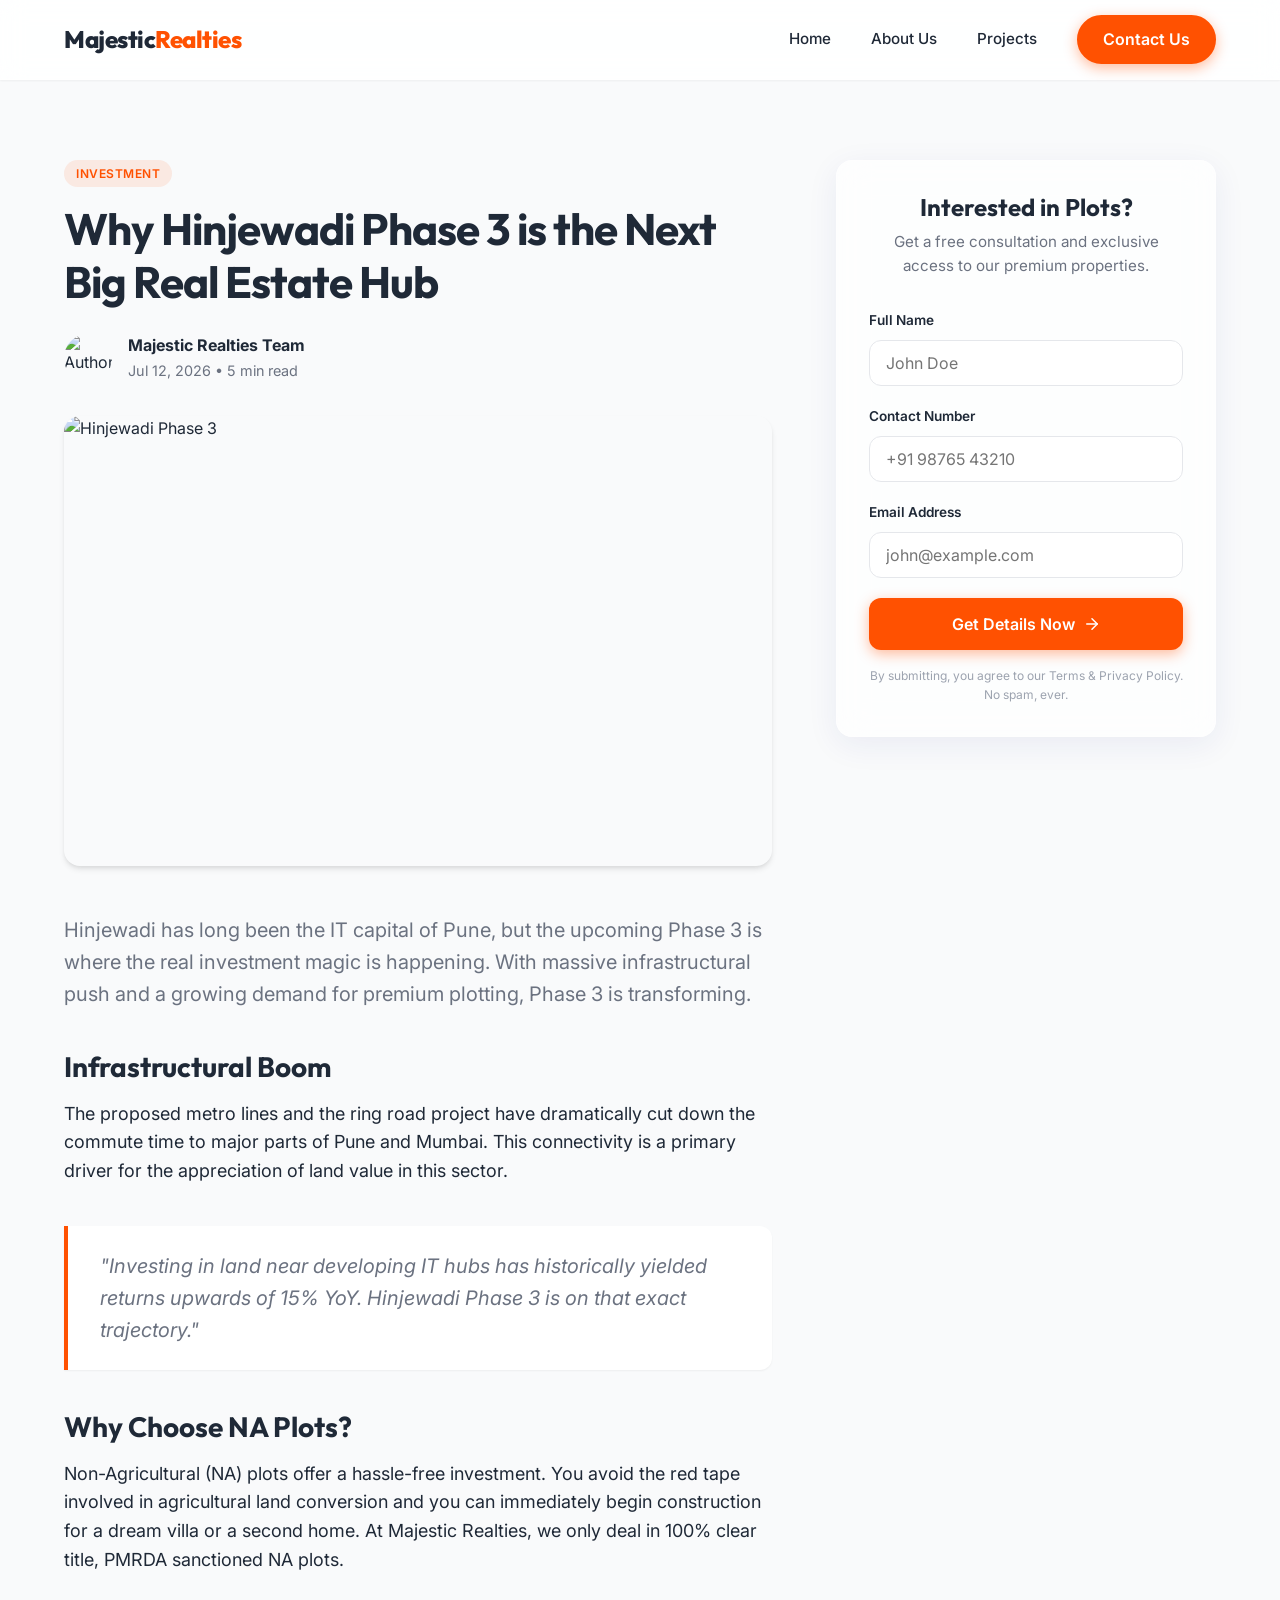
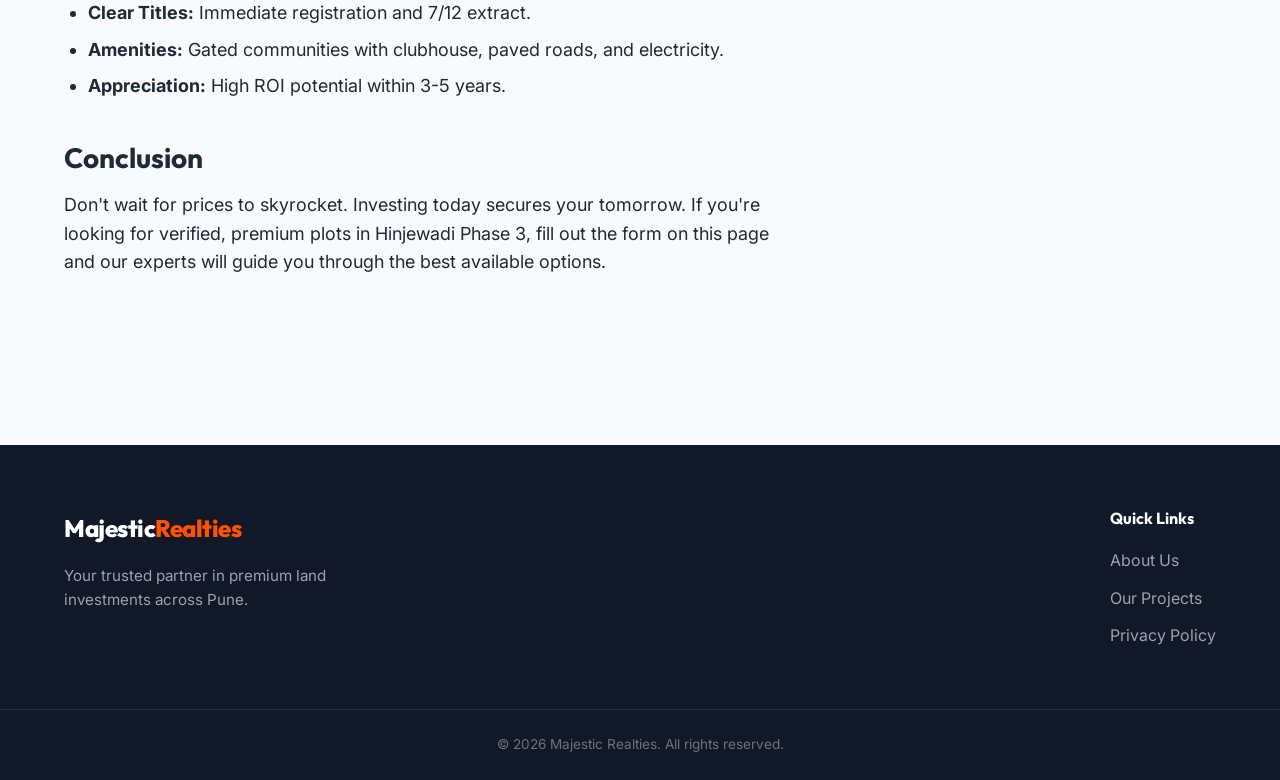
==== article.html @ 405ba68f "feat: Add premium blog and lead form layout" ====
<!DOCTYPE html>
<html lang="en">
<head>
    <meta charset="UTF-8">
    <meta name="viewport" content="width=device-width, initial-scale=1.0">
    <title>Why Hinjewadi Phase 3 is the Next Big Real Estate Hub - Majestic Realties</title>
    
    <!-- Google Fonts -->
    <link rel="preconnect" href="https://fonts.googleapis.com">
    <link rel="preconnect" href="https://fonts.gstatic.com" crossorigin>
    <link href="https://fonts.googleapis.com/css2?family=Inter:wght@300;400;500;600;700&family=Outfit:wght@400;600;800&display=swap" rel="stylesheet">
    
    <link rel="stylesheet" href="style.css">
</head>
<body class="bg-light">
    <nav class="navbar">
        <div class="container nav-content">
            <a href="index.html" class="logo">
                <span class="logo-text">Majestic<span class="highlight">Realties</span></span>
            </a>
            <div class="nav-links">
                <a href="index.html">Home</a>
                <a href="#">About Us</a>
                <a href="#">Projects</a>
                <a href="#" class="btn-primary">Contact Us</a>
            </div>
        </div>
    </nav>

    <main class="container py-xl article-layout">
        <!-- Article Content -->
        <article class="article-content">
            <div class="article-header">
                <span class="badge">Investment</span>
                <h1 class="article-title">Why Hinjewadi Phase 3 is the Next Big Real Estate Hub</h1>
                <div class="article-meta">
                    <img src="https://ui-avatars.com/api/?name=Majestic+Realties&background=ff5101&color=fff" alt="Author" class="author-avatar">
                    <div>
                        <strong>Majestic Realties Team</strong>
                        <span>Jul 12, 2026 • 5 min read</span>
                    </div>
                </div>
            </div>
            
            <img src="https://images.unsplash.com/photo-1582407947304-fd86f028f716?q=80&w=1200&auto=format&fit=crop" alt="Hinjewadi Phase 3" class="article-hero-image">
            
            <div class="article-body">
                <p class="lead">Hinjewadi has long been the IT capital of Pune, but the upcoming Phase 3 is where the real investment magic is happening. With massive infrastructural push and a growing demand for premium plotting, Phase 3 is transforming.</p>
                
                <h2>Infrastructural Boom</h2>
                <p>The proposed metro lines and the ring road project have dramatically cut down the commute time to major parts of Pune and Mumbai. This connectivity is a primary driver for the appreciation of land value in this sector.</p>
                
                <div class="quote-block">
                    "Investing in land near developing IT hubs has historically yielded returns upwards of 15% YoY. Hinjewadi Phase 3 is on that exact trajectory."
                </div>

                <h2>Why Choose NA Plots?</h2>
                <p>Non-Agricultural (NA) plots offer a hassle-free investment. You avoid the red tape involved in agricultural land conversion and you can immediately begin construction for a dream villa or a second home. At Majestic Realties, we only deal in 100% clear title, PMRDA sanctioned NA plots.</p>
                
                <ul>
                    <li><strong>Clear Titles:</strong> Immediate registration and 7/12 extract.</li>
                    <li><strong>Amenities:</strong> Gated communities with clubhouse, paved roads, and electricity.</li>
                    <li><strong>Appreciation:</strong> High ROI potential within 3-5 years.</li>
                </ul>

                <h2>Conclusion</h2>
                <p>Don't wait for prices to skyrocket. Investing today secures your tomorrow. If you're looking for verified, premium plots in Hinjewadi Phase 3, fill out the form on this page and our experts will guide you through the best available options.</p>
            </div>
        </article>

        <!-- Sidebar / Lead Form -->
        <aside class="sidebar">
            <div class="lead-form-card sticky">
                <div class="form-header">
                    <h3>Interested in Plots?</h3>
                    <p>Get a free consultation and exclusive access to our premium properties.</p>
                </div>
                <form id="leadForm" class="lead-form">
                    <div class="input-group">
                        <label for="name">Full Name</label>
                        <input type="text" id="name" name="name" placeholder="John Doe" required>
                    </div>
                    
                    <div class="input-group">
                        <label for="phone">Contact Number</label>
                        <input type="tel" id="phone" name="phone" placeholder="+91 98765 43210" required>
                    </div>
                    
                    <div class="input-group">
                        <label for="email">Email Address</label>
                        <input type="email" id="email" name="email" placeholder="john@example.com" required>
                    </div>
                    
                    <button type="submit" class="btn-submit">
                        Get Details Now
                        <svg width="18" height="18" viewBox="0 0 24 24" fill="none" stroke="currentColor" stroke-width="2" stroke-linecap="round" stroke-linejoin="round"><line x1="5" y1="12" x2="19" y2="12"></line><polyline points="12 5 19 12 12 19"></polyline></svg>
                    </button>
                    <p class="form-disclaimer">By submitting, you agree to our Terms & Privacy Policy. No spam, ever.</p>
                </form>
                
                <!-- Success Message (Hidden by default) -->
                <div id="formSuccess" class="form-success hidden">
                    <svg width="48" height="48" viewBox="0 0 24 24" fill="none" stroke="#00d084" stroke-width="2" stroke-linecap="round" stroke-linejoin="round"><path d="M22 11.08V12a10 10 0 1 1-5.93-9.14"></path><polyline points="22 4 12 14.01 9 11.01"></polyline></svg>
                    <h4>Thank You!</h4>
                    <p>Our real estate expert will contact you shortly.</p>
                </div>
            </div>
        </aside>
    </main>

    <footer class="footer">
        <div class="container footer-content">
            <div class="footer-brand">
                <a href="index.html" class="logo">
                    <span class="logo-text">Majestic<span class="highlight">Realties</span></span>
                </a>
                <p>Your trusted partner in premium land investments across Pune.</p>
            </div>
            <div class="footer-links">
                <h4>Quick Links</h4>
                <a href="#">About Us</a>
                <a href="#">Our Projects</a>
                <a href="#">Privacy Policy</a>
            </div>
        </div>
        <div class="footer-bottom">
            <p>&copy; 2026 Majestic Realties. All rights reserved.</p>
        </div>
    </footer>

    <script src="main.js"></script>
</body>
</html>
---- style.css ----
/* 
   ========================================
   Majestic Realties - Premium Design System
   ========================================
*/

:root {
    /* Color Palette */
    --primary: #ff5101;
    --primary-hover: #e04600;
    --primary-light: rgba(255, 81, 1, 0.1);
    
    --text-main: #1f2937;
    --text-muted: #6b7280;
    --text-light: #9ca3af;
    
    --bg-body: #f9fafb;
    --bg-surface: #ffffff;
    --bg-surface-glass: rgba(255, 255, 255, 0.85);
    
    --border-color: #e5e7eb;
    --border-glass: rgba(255, 255, 255, 0.3);
    
    --success: #10b981;
    
    /* Typography */
    --font-heading: 'Outfit', sans-serif;
    --font-body: 'Inter', sans-serif;
    
    /* Layout */
    --container-width: 1200px;
    --nav-height: 80px;
    
    /* Effects */
    --shadow-sm: 0 1px 2px 0 rgba(0, 0, 0, 0.05);
    --shadow-md: 0 4px 6px -1px rgba(0, 0, 0, 0.1), 0 2px 4px -1px rgba(0, 0, 0, 0.06);
    --shadow-lg: 0 10px 15px -3px rgba(0, 0, 0, 0.1), 0 4px 6px -2px rgba(0, 0, 0, 0.05);
    --shadow-glass: 0 8px 32px 0 rgba(31, 38, 135, 0.07);
    --radius-md: 12px;
    --radius-lg: 16px;
    --radius-full: 9999px;
    
    --transition: all 0.3s cubic-bezier(0.4, 0, 0.2, 1);
}

* {
    margin: 0;
    padding: 0;
    box-sizing: border-box;
}

body {
    font-family: var(--font-body);
    background-color: var(--bg-body);
    color: var(--text-main);
    line-height: 1.6;
    -webkit-font-smoothing: antialiased;
}

h1, h2, h3, h4, h5, h6 {
    font-family: var(--font-heading);
    color: var(--text-main);
    line-height: 1.2;
}

a {
    text-decoration: none;
    color: inherit;
    transition: var(--transition);
}

img {
    max-width: 100%;
    height: auto;
    display: block;
}

.container {
    max-width: var(--container-width);
    margin: 0 auto;
    padding: 0 1.5rem;
}

.py-xl {
    padding-top: 5rem;
    padding-bottom: 5rem;
}

.highlight {
    color: var(--primary);
}

/* ================= Navbar ================= */
.navbar {
    height: var(--nav-height);
    background: var(--bg-surface-glass);
    backdrop-filter: blur(12px);
    -webkit-backdrop-filter: blur(12px);
    border-bottom: 1px solid rgba(255, 255, 255, 0.4);
    position: sticky;
    top: 0;
    z-index: 100;
    box-shadow: var(--shadow-sm);
}

.nav-content {
    display: flex;
    justify-content: space-between;
    align-items: center;
    height: 100%;
}

.logo-text {
    font-family: var(--font-heading);
    font-size: 1.5rem;
    font-weight: 800;
    letter-spacing: -0.5px;
}

.nav-links {
    display: flex;
    align-items: center;
    gap: 2.5rem;
}

.nav-links a:not(.btn-primary) {
    font-weight: 500;
    font-size: 0.95rem;
    color: var(--text-main);
}

.nav-links a:not(.btn-primary):hover {
    color: var(--primary);
}

/* ================= Buttons ================= */
.btn-primary {
    background-color: var(--primary);
    color: white !important;
    padding: 0.6rem 1.5rem;
    border-radius: var(--radius-full);
    font-weight: 600;
    display: inline-flex;
    align-items: center;
    gap: 0.5rem;
    border: 2px solid var(--primary);
    box-shadow: 0 4px 14px 0 rgba(255, 81, 1, 0.39);
    cursor: pointer;
}

.btn-primary:hover {
    background-color: var(--primary-hover);
    border-color: var(--primary-hover);
    box-shadow: 0 6px 20px rgba(255, 81, 1, 0.23);
    transform: translateY(-2px);
}

.btn-submit {
    width: 100%;
    background-color: var(--primary);
    color: white;
    padding: 1rem 1.5rem;
    border-radius: var(--radius-md);
    font-weight: 600;
    font-size: 1rem;
    font-family: var(--font-body);
    display: flex;
    justify-content: center;
    align-items: center;
    gap: 0.5rem;
    border: none;
    box-shadow: 0 4px 14px 0 rgba(255, 81, 1, 0.39);
    cursor: pointer;
    transition: var(--transition);
}

.btn-submit:hover {
    background-color: var(--primary-hover);
    transform: translateY(-2px);
    box-shadow: 0 6px 20px rgba(255, 81, 1, 0.23);
}

/* ================= Hero Section ================= */
.hero {
    background: linear-gradient(135deg, rgba(255,255,255,1) 0%, rgba(249,250,251,1) 100%);
    padding: 6rem 0 4rem;
    text-align: center;
    border-bottom: 1px solid var(--border-color);
}

.hero-title {
    font-size: 3.5rem;
    font-weight: 800;
    margin-bottom: 1rem;
    letter-spacing: -1px;
}

.hero-subtitle {
    font-size: 1.25rem;
    color: var(--text-muted);
    max-width: 600px;
    margin: 0 auto;
}

/* ================= Home Blog Grid ================= */
.section-heading {
    text-align: center;
    margin-bottom: 3rem;
}

.section-heading h2 {
    font-size: 2rem;
    margin-bottom: 0.5rem;
}

.heading-line {
    width: 60px;
    height: 4px;
    background-color: var(--primary);
    margin: 0 auto;
    border-radius: 2px;
}

.blog-grid {
    display: grid;
    grid-template-columns: repeat(auto-fill, minmax(340px, 1fr));
    gap: 2.5rem;
}

.blog-card {
    background-color: var(--bg-surface);
    border-radius: var(--radius-lg);
    overflow: hidden;
    box-shadow: var(--shadow-sm);
    border: 1px solid var(--border-color);
    transition: var(--transition);
    display: flex;
    flex-direction: column;
}

.blog-card:hover {
    transform: translateY(-8px);
    box-shadow: var(--shadow-lg);
    border-color: var(--primary-light);
}

.card-image {
    position: relative;
    height: 220px;
    overflow: hidden;
}

.card-image img {
    width: 100%;
    height: 100%;
    object-fit: cover;
    transition: transform 0.5s ease;
}

.blog-card:hover .card-image img {
    transform: scale(1.05);
}

.card-badge {
    position: absolute;
    top: 1rem;
    left: 1rem;
    background: var(--bg-surface-glass);
    backdrop-filter: blur(8px);
    color: var(--text-main);
    padding: 0.25rem 0.75rem;
    border-radius: var(--radius-full);
    font-size: 0.75rem;
    font-weight: 600;
    text-transform: uppercase;
    letter-spacing: 0.5px;
}

.card-content {
    padding: 1.5rem;
    display: flex;
    flex-direction: column;
    flex-grow: 1;
}

.card-meta {
    font-size: 0.85rem;
    color: var(--text-muted);
    margin-bottom: 0.75rem;
}

.card-title {
    font-size: 1.25rem;
    margin-bottom: 0.75rem;
}

.card-excerpt {
    color: var(--text-muted);
    font-size: 0.95rem;
    margin-bottom: 1.5rem;
    flex-grow: 1;
}

.read-more {
    color: var(--primary);
    font-weight: 600;
    font-size: 0.9rem;
    display: inline-flex;
    align-items: center;
    gap: 0.25rem;
}

.blog-card:hover .read-more {
    gap: 0.5rem;
}

/* ================= Article Page ================= */
.article-layout {
    display: grid;
    grid-template-columns: 1fr 380px;
    gap: 4rem;
    align-items: start;
}

.article-header {
    margin-bottom: 2rem;
}

.badge {
    display: inline-block;
    background-color: var(--primary-light);
    color: var(--primary);
    padding: 0.25rem 0.75rem;
    border-radius: var(--radius-full);
    font-size: 0.75rem;
    font-weight: 600;
    text-transform: uppercase;
    letter-spacing: 0.5px;
    margin-bottom: 1rem;
}

.article-title {
    font-size: 2.75rem;
    letter-spacing: -1px;
    margin-bottom: 1.5rem;
}

.article-meta {
    display: flex;
    align-items: center;
    gap: 1rem;
}

.author-avatar {
    width: 48px;
    height: 48px;
    border-radius: 50%;
}

.article-meta strong {
    display: block;
    color: var(--text-main);
}

.article-meta span {
    color: var(--text-muted);
    font-size: 0.9rem;
}

.article-hero-image {
    width: 100%;
    height: 450px;
    object-fit: cover;
    border-radius: var(--radius-lg);
    margin-bottom: 3rem;
    box-shadow: var(--shadow-md);
}

.article-body {
    font-size: 1.125rem;
    color: var(--text-main);
}

.article-body p {
    margin-bottom: 1.5rem;
}

.article-body .lead {
    font-size: 1.25rem;
    color: var(--text-muted);
    margin-bottom: 2.5rem;
}

.article-body h2 {
    font-size: 1.75rem;
    margin: 2.5rem 0 1rem;
}

.article-body ul {
    margin-bottom: 1.5rem;
    padding-left: 1.5rem;
}

.article-body li {
    margin-bottom: 0.5rem;
}

.quote-block {
    background-color: var(--bg-surface);
    border-left: 4px solid var(--primary);
    padding: 1.5rem 2rem;
    font-size: 1.25rem;
    font-style: italic;
    color: var(--text-muted);
    margin: 2.5rem 0;
    border-radius: 0 var(--radius-md) var(--radius-md) 0;
    box-shadow: var(--shadow-sm);
}

/* ================= Sidebar Lead Form ================= */
.sidebar {
    position: relative;
    height: 100%;
}

.sticky {
    position: sticky;
    top: calc(var(--nav-height) + 2rem);
}

.lead-form-card {
    background: rgba(255, 255, 255, 0.7);
    backdrop-filter: blur(16px);
    -webkit-backdrop-filter: blur(16px);
    border: 1px solid var(--border-glass);
    border-radius: var(--radius-lg);
    padding: 2rem;
    box-shadow: var(--shadow-glass);
}

.form-header {
    text-align: center;
    margin-bottom: 2rem;
}

.form-header h3 {
    font-size: 1.5rem;
    margin-bottom: 0.5rem;
}

.form-header p {
    font-size: 0.95rem;
    color: var(--text-muted);
}

.input-group {
    margin-bottom: 1.25rem;
}

.input-group label {
    display: block;
    font-size: 0.85rem;
    font-weight: 600;
    margin-bottom: 0.5rem;
    color: var(--text-main);
}

.input-group input {
    width: 100%;
    padding: 0.75rem 1rem;
    border: 1px solid var(--border-color);
    border-radius: var(--radius-md);
    font-family: var(--font-body);
    font-size: 1rem;
    background-color: var(--bg-surface);
    transition: var(--transition);
    outline: none;
}

.input-group input:focus {
    border-color: var(--primary);
    box-shadow: 0 0 0 3px var(--primary-light);
}

.form-disclaimer {
    font-size: 0.75rem;
    color: var(--text-light);
    text-align: center;
    margin-top: 1rem;
}

.form-success {
    text-align: center;
    padding: 2rem 0;
}

.form-success h4 {
    font-size: 1.5rem;
    color: var(--text-main);
    margin: 1rem 0 0.5rem;
}

.form-success p {
    color: var(--text-muted);
}

.hidden {
    display: none;
}

/* ================= Footer ================= */
.footer {
    background-color: #111827;
    color: white;
    padding: 4rem 0 0;
    margin-top: 4rem;
}

.footer-content {
    display: flex;
    justify-content: space-between;
    flex-wrap: wrap;
    gap: 3rem;
    padding-bottom: 3rem;
}

.footer-brand {
    max-width: 300px;
}

.footer-brand .logo-text {
    color: white;
}

.footer-brand p {
    color: #9ca3af;
    margin-top: 1rem;
    font-size: 0.95rem;
}

.footer-links h4 {
    color: white;
    margin-bottom: 1.25rem;
}

.footer-links a {
    display: block;
    color: #9ca3af;
    margin-bottom: 0.75rem;
}

.footer-links a:hover {
    color: var(--primary);
}

.footer-bottom {
    border-top: 1px solid rgba(255,255,255,0.1);
    padding: 1.5rem 0;
    text-align: center;
    color: #6b7280;
    font-size: 0.85rem;
}

/* ================= Responsive Design ================= */
@media (max-width: 992px) {
    .article-layout {
        grid-template-columns: 1fr;
    }
    
    .sidebar {
        margin-top: 2rem;
    }
    
    .sticky {
        position: static;
    }
}

@media (max-width: 768px) {
    .hero-title {
        font-size: 2.5rem;
    }
    
    .nav-links {
        display: none; /* In a real app, add a hamburger menu */
    }
    
    .article-title {
        font-size: 2rem;
    }
    
    .article-hero-image {
        height: 300px;
    }
}
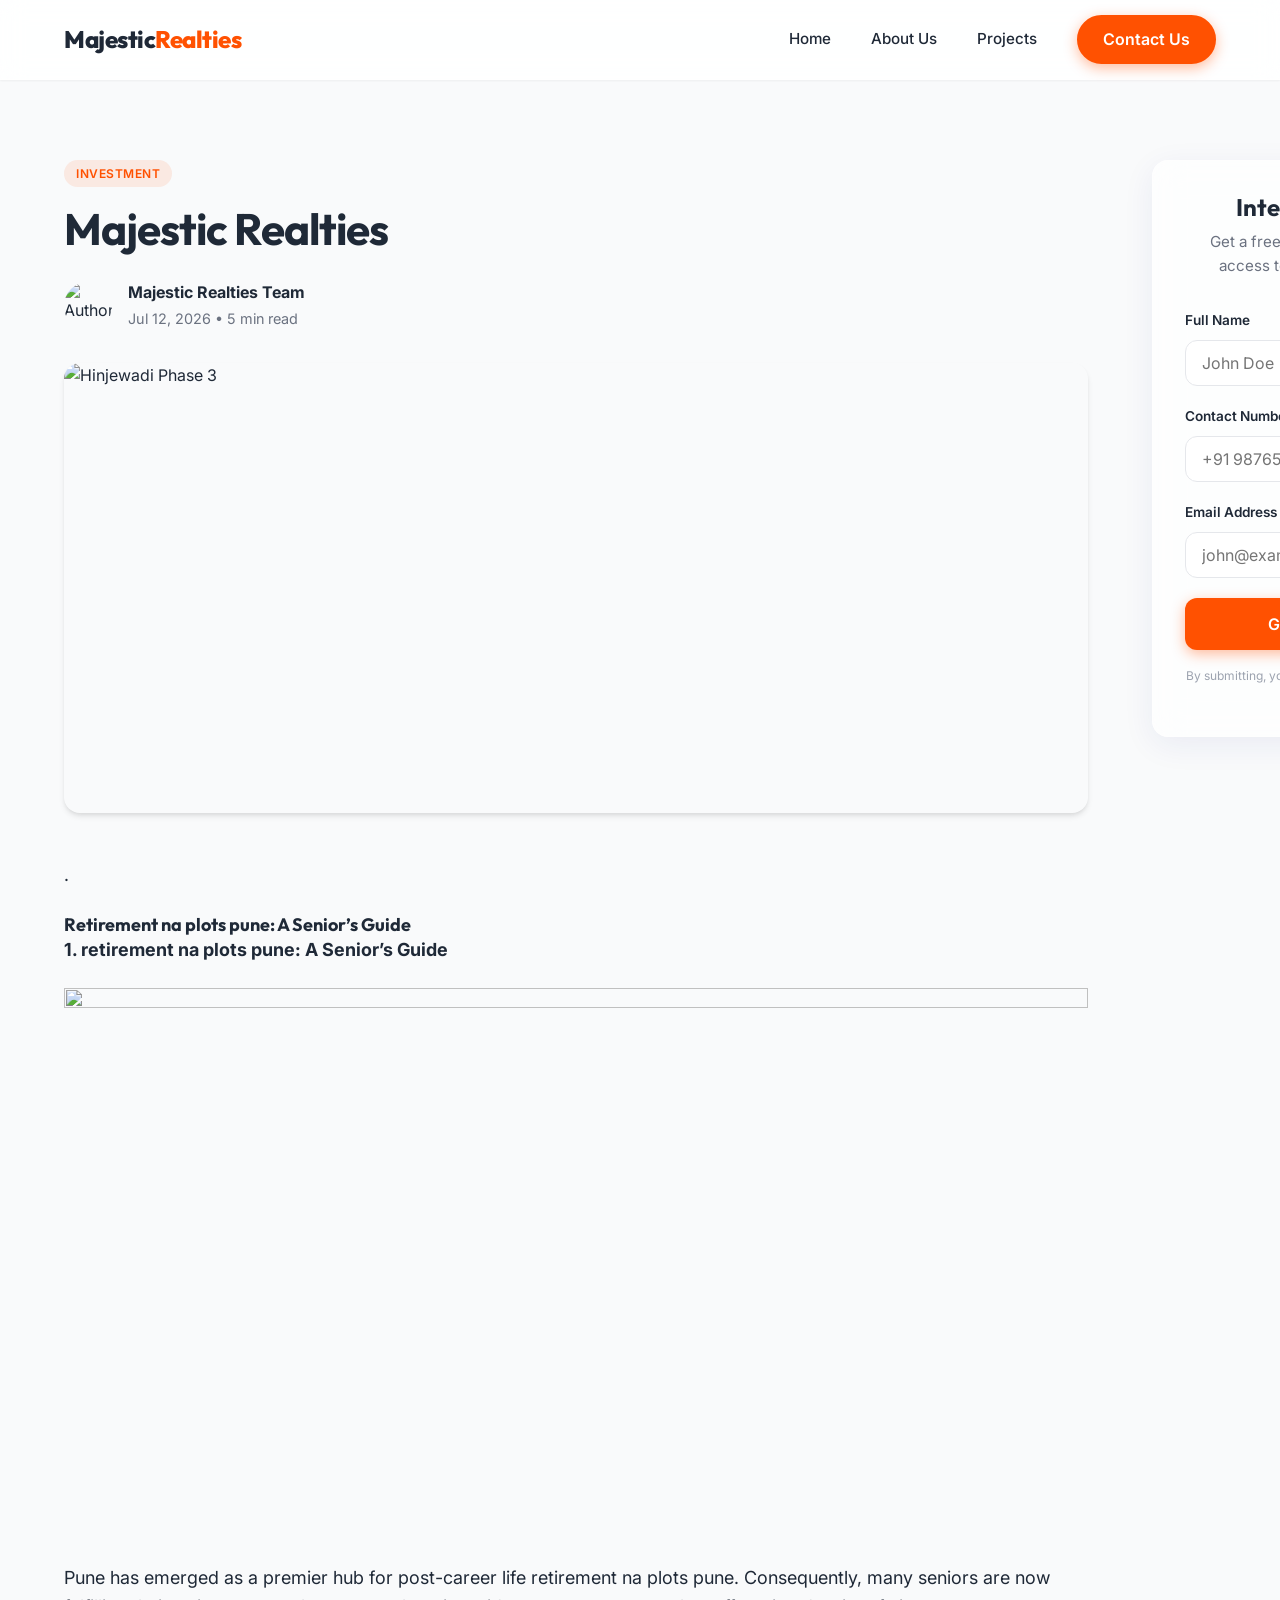
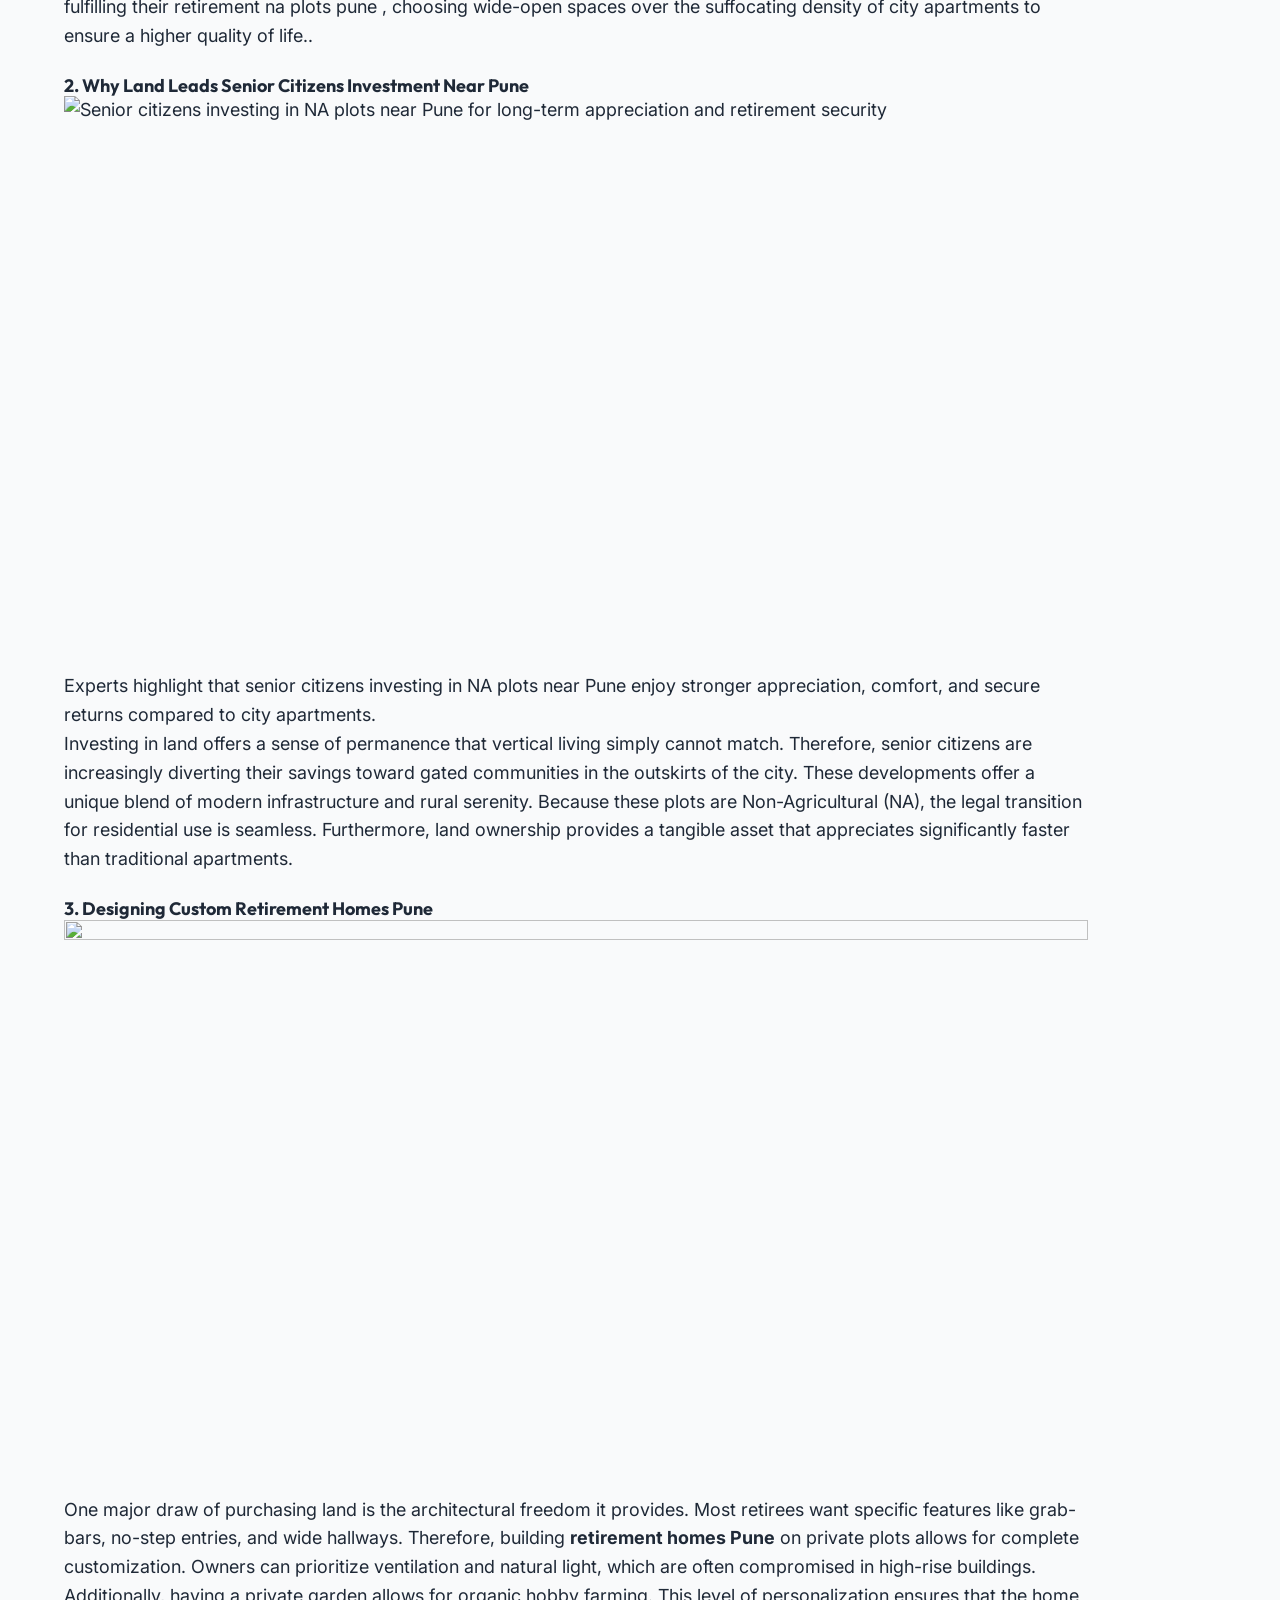
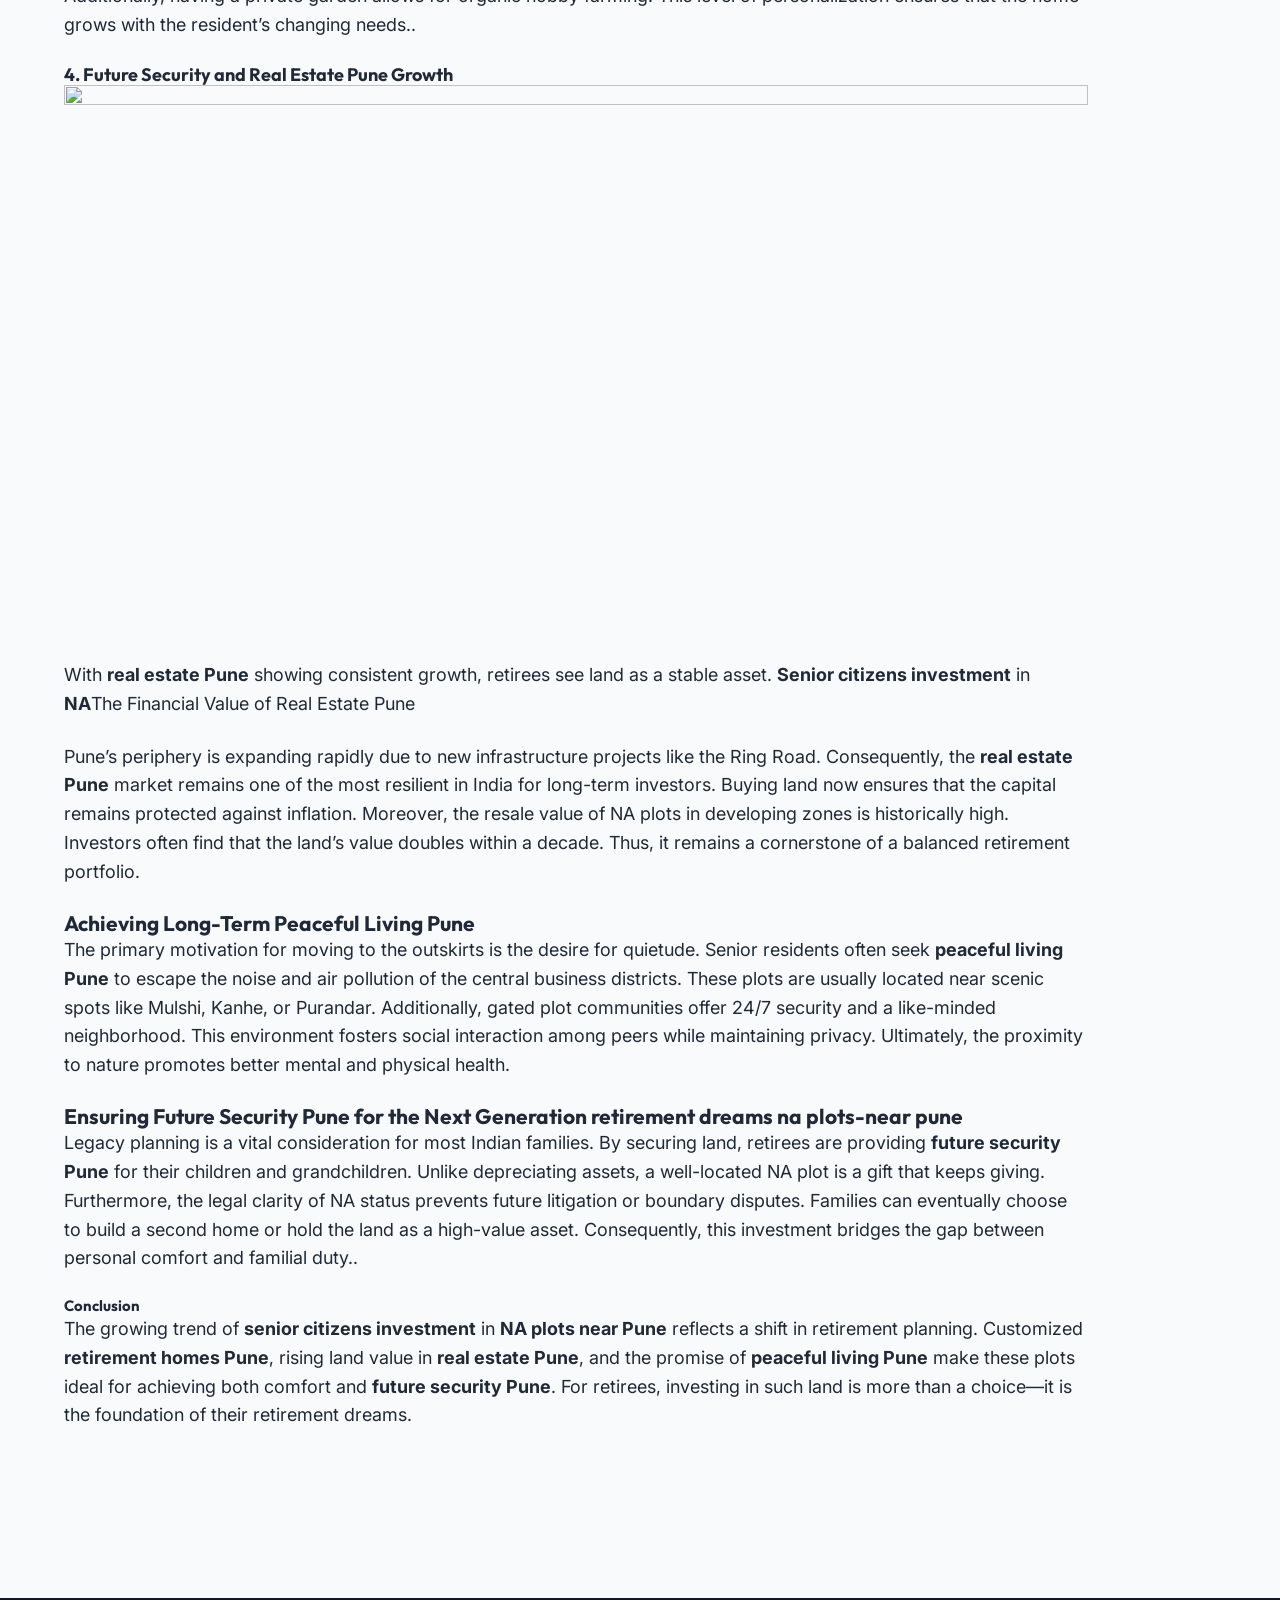
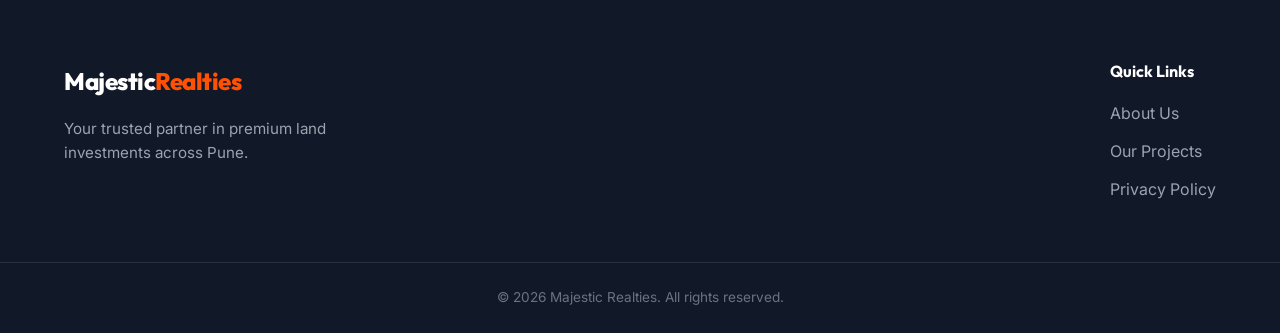
==== commit fd45f46a: "Integrate actual content from target URLs" ====
--- a/article.html
+++ b/article.html
@@ -1,133 +1,129 @@
 <!DOCTYPE html>
+
 <html lang="en">
 <head>
-    <meta charset="UTF-8">
-    <meta name="viewport" content="width=device-width, initial-scale=1.0">
-    <title>Why Hinjewadi Phase 3 is the Next Big Real Estate Hub - Majestic Realties</title>
-    
-    <!-- Google Fonts -->
-    <link rel="preconnect" href="https://fonts.googleapis.com">
-    <link rel="preconnect" href="https://fonts.gstatic.com" crossorigin>
-    <link href="https://fonts.googleapis.com/css2?family=Inter:wght@300;400;500;600;700&family=Outfit:wght@400;600;800&display=swap" rel="stylesheet">
-    
-    <link rel="stylesheet" href="style.css">
+<meta charset="utf-8"/>
+<meta content="width=device-width, initial-scale=1.0" name="viewport"/>
+<title>Majestic Realties - Majestic Realties</title>
+<!-- Google Fonts -->
+<link href="https://fonts.googleapis.com" rel="preconnect"/>
+<link crossorigin="" href="https://fonts.gstatic.com" rel="preconnect"/>
+<link href="https://fonts.googleapis.com/css2?family=Inter:wght@300;400;500;600;700&amp;family=Outfit:wght@400;600;800&amp;display=swap" rel="stylesheet"/>
+<link href="style.css" rel="stylesheet"/>
 </head>
 <body class="bg-light">
-    <nav class="navbar">
-        <div class="container nav-content">
-            <a href="index.html" class="logo">
-                <span class="logo-text">Majestic<span class="highlight">Realties</span></span>
-            </a>
-            <div class="nav-links">
-                <a href="index.html">Home</a>
-                <a href="#">About Us</a>
-                <a href="#">Projects</a>
-                <a href="#" class="btn-primary">Contact Us</a>
-            </div>
-        </div>
-    </nav>
-
-    <main class="container py-xl article-layout">
-        <!-- Article Content -->
-        <article class="article-content">
-            <div class="article-header">
-                <span class="badge">Investment</span>
-                <h1 class="article-title">Why Hinjewadi Phase 3 is the Next Big Real Estate Hub</h1>
-                <div class="article-meta">
-                    <img src="https://ui-avatars.com/api/?name=Majestic+Realties&background=ff5101&color=fff" alt="Author" class="author-avatar">
-                    <div>
-                        <strong>Majestic Realties Team</strong>
-                        <span>Jul 12, 2026 • 5 min read</span>
-                    </div>
-                </div>
-            </div>
-            
-            <img src="https://images.unsplash.com/photo-1582407947304-fd86f028f716?q=80&w=1200&auto=format&fit=crop" alt="Hinjewadi Phase 3" class="article-hero-image">
-            
-            <div class="article-body">
-                <p class="lead">Hinjewadi has long been the IT capital of Pune, but the upcoming Phase 3 is where the real investment magic is happening. With massive infrastructural push and a growing demand for premium plotting, Phase 3 is transforming.</p>
-                
-                <h2>Infrastructural Boom</h2>
-                <p>The proposed metro lines and the ring road project have dramatically cut down the commute time to major parts of Pune and Mumbai. This connectivity is a primary driver for the appreciation of land value in this sector.</p>
-                
-                <div class="quote-block">
-                    "Investing in land near developing IT hubs has historically yielded returns upwards of 15% YoY. Hinjewadi Phase 3 is on that exact trajectory."
-                </div>
-
-                <h2>Why Choose NA Plots?</h2>
-                <p>Non-Agricultural (NA) plots offer a hassle-free investment. You avoid the red tape involved in agricultural land conversion and you can immediately begin construction for a dream villa or a second home. At Majestic Realties, we only deal in 100% clear title, PMRDA sanctioned NA plots.</p>
-                
-                <ul>
-                    <li><strong>Clear Titles:</strong> Immediate registration and 7/12 extract.</li>
-                    <li><strong>Amenities:</strong> Gated communities with clubhouse, paved roads, and electricity.</li>
-                    <li><strong>Appreciation:</strong> High ROI potential within 3-5 years.</li>
-                </ul>
-
-                <h2>Conclusion</h2>
-                <p>Don't wait for prices to skyrocket. Investing today secures your tomorrow. If you're looking for verified, premium plots in Hinjewadi Phase 3, fill out the form on this page and our experts will guide you through the best available options.</p>
-            </div>
-        </article>
-
-        <!-- Sidebar / Lead Form -->
-        <aside class="sidebar">
-            <div class="lead-form-card sticky">
-                <div class="form-header">
-                    <h3>Interested in Plots?</h3>
-                    <p>Get a free consultation and exclusive access to our premium properties.</p>
-                </div>
-                <form id="leadForm" class="lead-form">
-                    <div class="input-group">
-                        <label for="name">Full Name</label>
-                        <input type="text" id="name" name="name" placeholder="John Doe" required>
-                    </div>
-                    
-                    <div class="input-group">
-                        <label for="phone">Contact Number</label>
-                        <input type="tel" id="phone" name="phone" placeholder="+91 98765 43210" required>
-                    </div>
-                    
-                    <div class="input-group">
-                        <label for="email">Email Address</label>
-                        <input type="email" id="email" name="email" placeholder="john@example.com" required>
-                    </div>
-                    
-                    <button type="submit" class="btn-submit">
+<nav class="navbar">
+<div class="container nav-content">
+<a class="logo" href="index.html">
+<span class="logo-text">Majestic<span class="highlight">Realties</span></span>
+</a>
+<div class="nav-links">
+<a href="index.html">Home</a>
+<a href="#">About Us</a>
+<a href="#">Projects</a>
+<a class="btn-primary" href="#">Contact Us</a>
+</div>
+</div>
+</nav>
+<main class="container py-xl article-layout">
+<!-- Article Content -->
+<article class="article-content">
+<div class="article-header">
+<span class="badge">Investment</span>
+<h1 class="article-title">Majestic Realties</h1>
+<div class="article-meta">
+<img alt="Author" class="author-avatar" src="https://ui-avatars.com/api/?name=Majestic+Realties&amp;background=ff5101&amp;color=fff"/>
+<div>
+<strong>Majestic Realties Team</strong>
+<span>Jul 12, 2026 • 5 min read</span>
+</div>
+</div>
+</div>
+<img alt="Hinjewadi Phase 3" class="article-hero-image" src="https://images.unsplash.com/photo-1582407947304-fd86f028f716?q=80&amp;w=1200&amp;auto=format&amp;fit=crop"/>
+<div class="article-body">
+<p>.</p>
+<h4 class="wp-block-heading">Retirement na plots pune: A Senior’s Guide</h4>
+<p><strong>1. retirement na plots pune: A Senior’s Guide</strong> </p>
+<figure class="wp-block-image size-large"><img alt="" class="wp-image-997" decoding="async" fetchpriority="high" height="576" sizes="(max-width: 1024px) 100vw, 1024px" src="https://majesticrealties.com/plots_near_pune/wp-content/uploads/2025/11/Thumbnail-9-1024x576.jpeg" srcset="https://www.majesticrealties.com/plots_near_pune/wp-content/uploads/2025/11/Thumbnail-9-1024x576.jpeg 1024w, https://www.majesticrealties.com/plots_near_pune/wp-content/uploads/2025/11/Thumbnail-9-300x169.jpeg 300w, https://www.majesticrealties.com/plots_near_pune/wp-content/uploads/2025/11/Thumbnail-9-768x432.jpeg 768w, https://www.majesticrealties.com/plots_near_pune/wp-content/uploads/2025/11/Thumbnail-9.jpeg 1280w" width="1024"/></figure>
+<p>Pune has emerged as a premier hub for post-career life retirement na plots pune. Consequently, many seniors are now fulfilling their retirement na plots pune , choosing wide-open spaces over the suffocating density of city apartments to ensure a higher quality of life..</p>
+<p></p>
+<h4 class="wp-block-heading"><strong><strong>2. Why Land Leads Senior Citizens Investment Near Pune</strong></strong></h4>
+<figure class="wp-block-image size-large"><img alt="Senior citizens investing in NA plots near Pune for long-term appreciation and retirement security
+" class="wp-image-998" decoding="async" height="576" sizes="(max-width: 1024px) 100vw, 1024px" src="https://majesticrealties.com/plots_near_pune/wp-content/uploads/2025/11/Thumbnail-10-1024x576.jpeg" srcset="https://www.majesticrealties.com/plots_near_pune/wp-content/uploads/2025/11/Thumbnail-10-1024x576.jpeg 1024w, https://www.majesticrealties.com/plots_near_pune/wp-content/uploads/2025/11/Thumbnail-10-300x169.jpeg 300w, https://www.majesticrealties.com/plots_near_pune/wp-content/uploads/2025/11/Thumbnail-10-768x432.jpeg 768w, https://www.majesticrealties.com/plots_near_pune/wp-content/uploads/2025/11/Thumbnail-10.jpeg 1280w" width="1024"/><figcaption class="wp-element-caption">Experts highlight that senior citizens investing in NA plots near Pune enjoy stronger appreciation, comfort, and secure returns compared to city apartments.
+</figcaption></figure>
+<p>Investing in land offers a sense of permanence that vertical living simply cannot match. Therefore, senior citizens are increasingly diverting their savings toward gated communities in the outskirts of the city. These developments offer a unique blend of modern infrastructure and rural serenity. Because these plots are<a href="https://www.majesticrealties.com/projects/mount_castle"> Non-Agricultural</a> (NA), the legal transition for residential use is seamless. Furthermore, land ownership provides a tangible asset that appreciates significantly faster than traditional apartments.</p>
+<h4 class="wp-block-heading"><strong><strong><strong>3. Designing Custom Retirement Homes Pune</strong></strong></strong></h4>
+<figure class="wp-block-image size-large"><img alt="" class="wp-image-1001" decoding="async" height="576" sizes="(max-width: 1024px) 100vw, 1024px" src="https://majesticrealties.com/plots_near_pune/wp-content/uploads/2025/11/Thumbnail1-1024x576.jpeg" srcset="https://www.majesticrealties.com/plots_near_pune/wp-content/uploads/2025/11/Thumbnail1-1024x576.jpeg 1024w, https://www.majesticrealties.com/plots_near_pune/wp-content/uploads/2025/11/Thumbnail1-300x169.jpeg 300w, https://www.majesticrealties.com/plots_near_pune/wp-content/uploads/2025/11/Thumbnail1-768x432.jpeg 768w, https://www.majesticrealties.com/plots_near_pune/wp-content/uploads/2025/11/Thumbnail1.jpeg 1280w" width="1024"/></figure>
+<p>One major draw of purchasing land is the architectural freedom it provides. Most retirees want specific features like grab-bars, no-step entries, and wide hallways. Therefore, building <strong>retirement homes Pune</strong> on private plots allows for complete customization. Owners can prioritize ventilation and natural light, which are often compromised in high-rise buildings. Additionally, having a private garden allows for <a href="https://majesticrealties.com/plots_near_pune/farmhouse-living-investment-india-2025/">organic hobby farming</a>. This level of personalization ensures that the home grows with the resident’s changing needs..</p>
+<h4 class="wp-block-heading"><strong><strong><strong><strong>4. Future Security and Real Estate Pune Growth</strong></strong></strong></strong></h4>
+<figure class="wp-block-image size-large"><img alt="" class="wp-image-1002" decoding="async" height="576" loading="lazy" sizes="auto, (max-width: 1024px) 100vw, 1024px" src="https://majesticrealties.com/plots_near_pune/wp-content/uploads/2025/11/Thumbnail1-1-1024x576.jpeg" srcset="https://www.majesticrealties.com/plots_near_pune/wp-content/uploads/2025/11/Thumbnail1-1-1024x576.jpeg 1024w, https://www.majesticrealties.com/plots_near_pune/wp-content/uploads/2025/11/Thumbnail1-1-300x169.jpeg 300w, https://www.majesticrealties.com/plots_near_pune/wp-content/uploads/2025/11/Thumbnail1-1-768x432.jpeg 768w, https://www.majesticrealties.com/plots_near_pune/wp-content/uploads/2025/11/Thumbnail1-1.jpeg 1280w" width="1024"/></figure>
+<p>With <strong>real estate Pune</strong> showing consistent growth, retirees see land as a stable asset. <strong>Senior citizens investment</strong> in <strong>NA</strong>The Financial Value of Real Estate Pune</p>
+<p>Pune’s periphery is expanding rapidly due to new infrastructure projects like the Ring Road. Consequently, the <strong>real estate Pune</strong> market remains one of the most resilient in India for long-term investors. Buying land now ensures that the capital remains protected against inflation. Moreover, the resale value of NA plots in developing zones is historically high. Investors often find that the land’s value doubles within a decade. Thus, it remains a cornerstone of a balanced retirement portfolio.</p>
+<h3 class="wp-block-heading">Achieving Long-Term Peaceful Living Pune</h3>
+<p>The primary motivation for moving to the outskirts is the desire for quietude. Senior residents often seek <strong>peaceful living Pune</strong> to escape the noise and air pollution of the central business districts. These plots are usually located near scenic spots like Mulshi, Kanhe, or Purandar. Additionally, gated plot communities offer 24/7 security and a like-minded neighborhood. This environment fosters social interaction among peers while maintaining privacy. Ultimately, the proximity to nature promotes better mental and physical health.</p>
+<h3 class="wp-block-heading">Ensuring Future Security Pune for the Next Generation retirement dreams na plots-near pune</h3>
+<p>Legacy planning is a vital consideration for most Indian families. By securing land, retirees are providing <strong>future security Pune</strong> for their children and grandchildren. Unlike depreciating assets, a well-located NA plot is a gift that keeps giving. Furthermore, the legal clarity of NA status prevents future litigation or boundary disputes. Families can eventually choose to build a second home or hold the land as a high-value asset. Consequently, this investment bridges the gap between personal comfort and familial duty..</p>
+<h5 class="wp-block-heading"><strong>Conclusion</strong></h5>
+<p>The growing trend of <strong>senior citizens investment</strong> in <strong>NA plots near Pune</strong> reflects a shift in retirement planning. Customized <strong>retirement homes Pune</strong>, rising land value in <strong>real estate Pune</strong>, and the promise of <strong>peaceful living Pune</strong> make these plots ideal for achieving both comfort and <strong>future security Pune</strong>. For retirees, investing in such land is more than a choice—it is the foundation of their retirement dreams.</p>
+<div class="wp-block-comments">
+</div>
+<p></p>
+</div>
+</article>
+<!-- Sidebar / Lead Form -->
+<aside class="sidebar">
+<div class="lead-form-card sticky">
+<div class="form-header">
+<h3>Interested in Plots?</h3>
+<p>Get a free consultation and exclusive access to our premium properties.</p>
+</div>
+<form class="lead-form" id="leadForm">
+<div class="input-group">
+<label for="name">Full Name</label>
+<input id="name" name="name" placeholder="John Doe" required="" type="text"/>
+</div>
+<div class="input-group">
+<label for="phone">Contact Number</label>
+<input id="phone" name="phone" placeholder="+91 98765 43210" required="" type="tel"/>
+</div>
+<div class="input-group">
+<label for="email">Email Address</label>
+<input id="email" name="email" placeholder="john@example.com" required="" type="email"/>
+</div>
+<button class="btn-submit" type="submit">
                         Get Details Now
-                        <svg width="18" height="18" viewBox="0 0 24 24" fill="none" stroke="currentColor" stroke-width="2" stroke-linecap="round" stroke-linejoin="round"><line x1="5" y1="12" x2="19" y2="12"></line><polyline points="12 5 19 12 12 19"></polyline></svg>
-                    </button>
-                    <p class="form-disclaimer">By submitting, you agree to our Terms & Privacy Policy. No spam, ever.</p>
-                </form>
-                
-                <!-- Success Message (Hidden by default) -->
-                <div id="formSuccess" class="form-success hidden">
-                    <svg width="48" height="48" viewBox="0 0 24 24" fill="none" stroke="#00d084" stroke-width="2" stroke-linecap="round" stroke-linejoin="round"><path d="M22 11.08V12a10 10 0 1 1-5.93-9.14"></path><polyline points="22 4 12 14.01 9 11.01"></polyline></svg>
-                    <h4>Thank You!</h4>
-                    <p>Our real estate expert will contact you shortly.</p>
-                </div>
-            </div>
-        </aside>
-    </main>
-
-    <footer class="footer">
-        <div class="container footer-content">
-            <div class="footer-brand">
-                <a href="index.html" class="logo">
-                    <span class="logo-text">Majestic<span class="highlight">Realties</span></span>
-                </a>
-                <p>Your trusted partner in premium land investments across Pune.</p>
-            </div>
-            <div class="footer-links">
-                <h4>Quick Links</h4>
-                <a href="#">About Us</a>
-                <a href="#">Our Projects</a>
-                <a href="#">Privacy Policy</a>
-            </div>
-        </div>
-        <div class="footer-bottom">
-            <p>&copy; 2026 Majestic Realties. All rights reserved.</p>
-        </div>
-    </footer>
-
-    <script src="main.js"></script>
+                        <svg fill="none" height="18" stroke="currentColor" stroke-linecap="round" stroke-linejoin="round" stroke-width="2" viewbox="0 0 24 24" width="18"><line x1="5" x2="19" y1="12" y2="12"></line><polyline points="12 5 19 12 12 19"></polyline></svg>
+</button>
+<p class="form-disclaimer">By submitting, you agree to our Terms &amp; Privacy Policy. No spam, ever.</p>
+</form>
+<!-- Success Message (Hidden by default) -->
+<div class="form-success hidden" id="formSuccess">
+<svg fill="none" height="48" stroke="#00d084" stroke-linecap="round" stroke-linejoin="round" stroke-width="2" viewbox="0 0 24 24" width="48"><path d="M22 11.08V12a10 10 0 1 1-5.93-9.14"></path><polyline points="22 4 12 14.01 9 11.01"></polyline></svg>
+<h4>Thank You!</h4>
+<p>Our real estate expert will contact you shortly.</p>
+</div>
+</div>
+</aside>
+</main>
+<footer class="footer">
+<div class="container footer-content">
+<div class="footer-brand">
+<a class="logo" href="index.html">
+<span class="logo-text">Majestic<span class="highlight">Realties</span></span>
+</a>
+<p>Your trusted partner in premium land investments across Pune.</p>
+</div>
+<div class="footer-links">
+<h4>Quick Links</h4>
+<a href="#">About Us</a>
+<a href="#">Our Projects</a>
+<a href="#">Privacy Policy</a>
+</div>
+</div>
+<div class="footer-bottom">
+<p>© 2026 Majestic Realties. All rights reserved.</p>
+</div>
+</footer>
+<script src="main.js"></script>
 </body>
 </html>
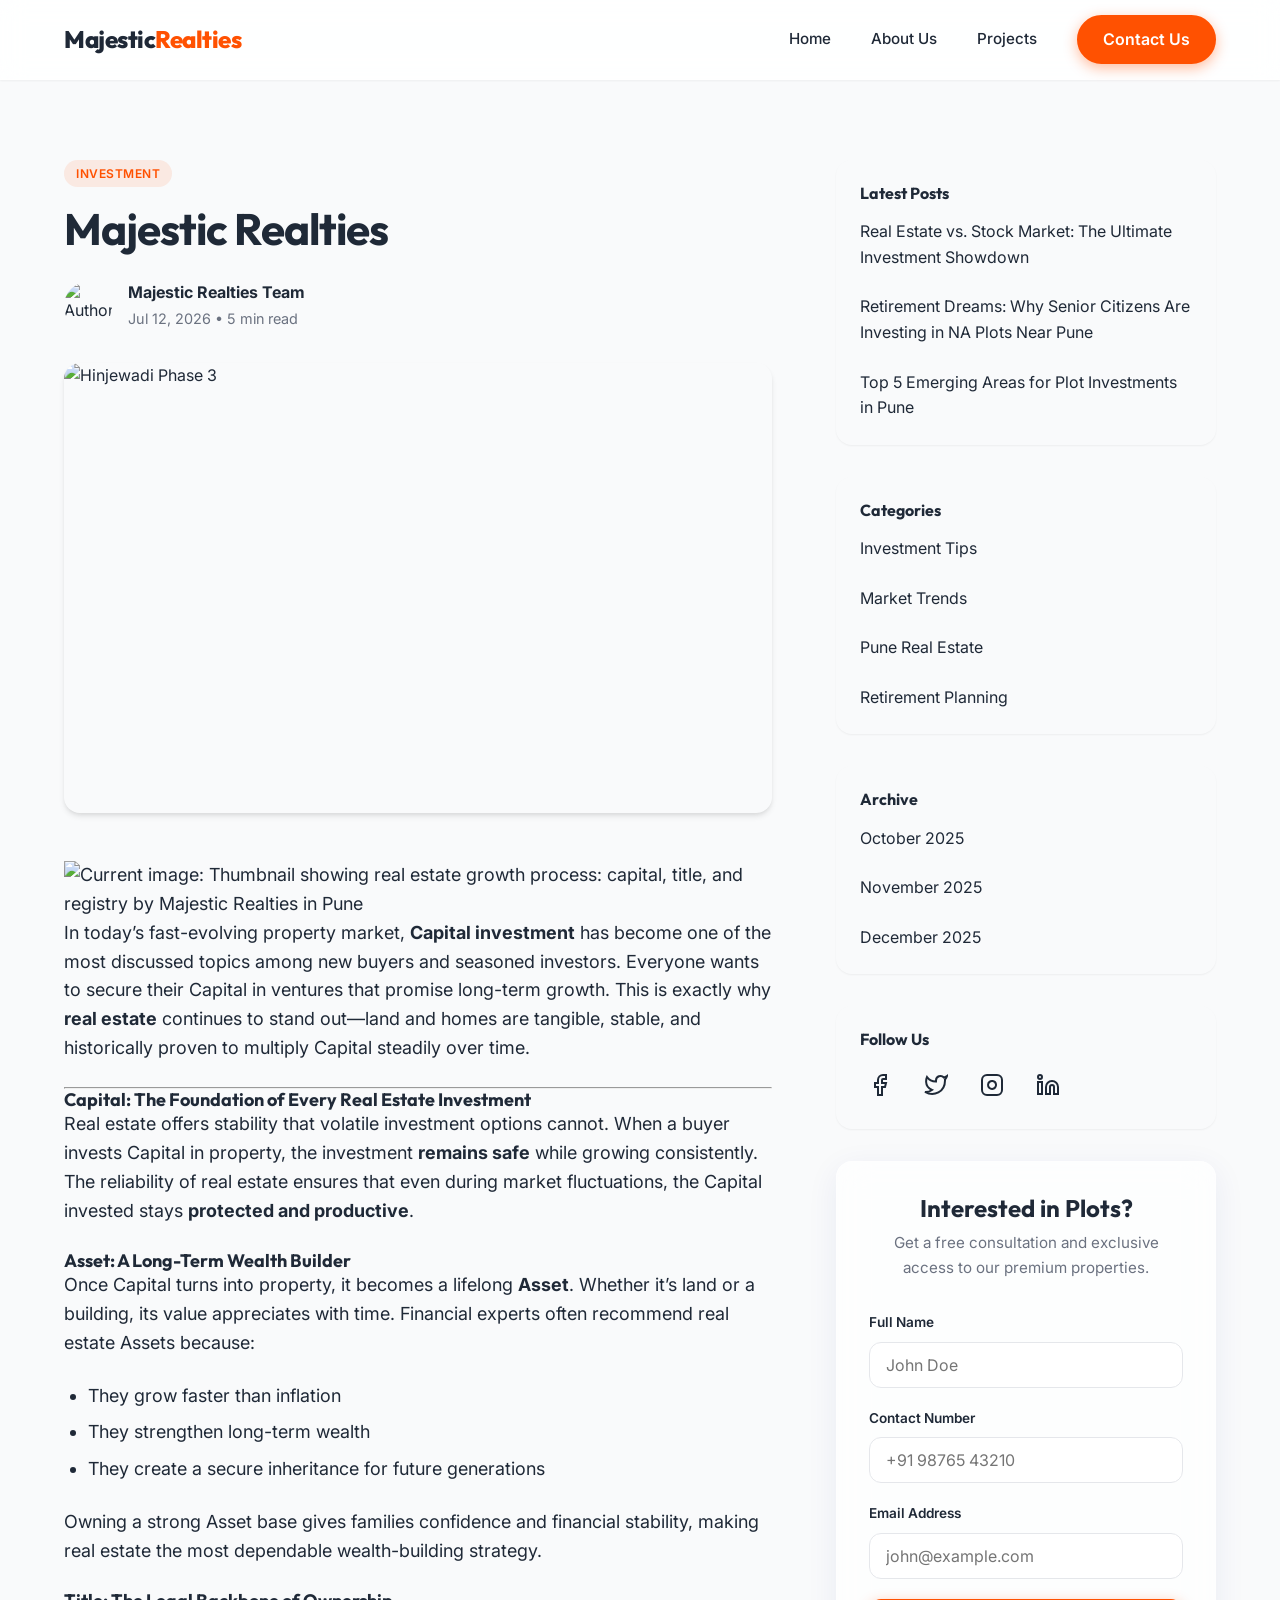
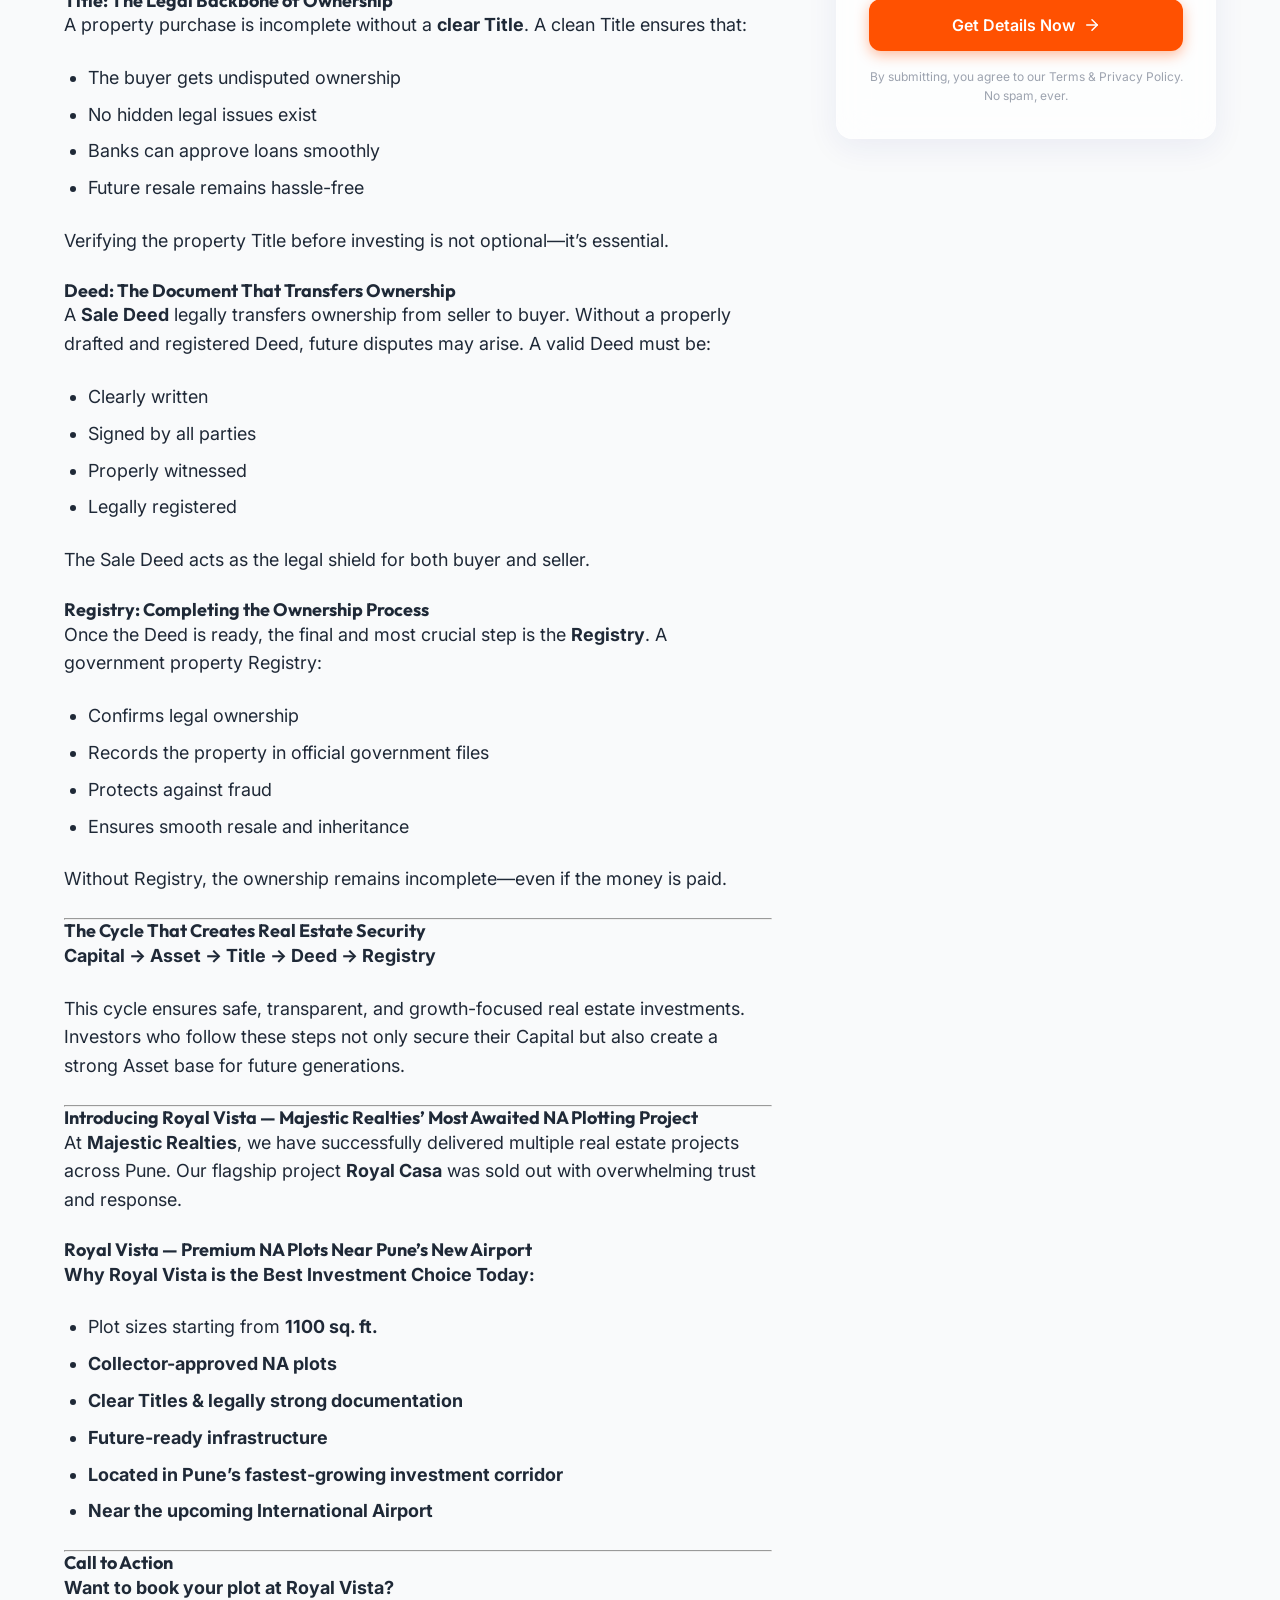
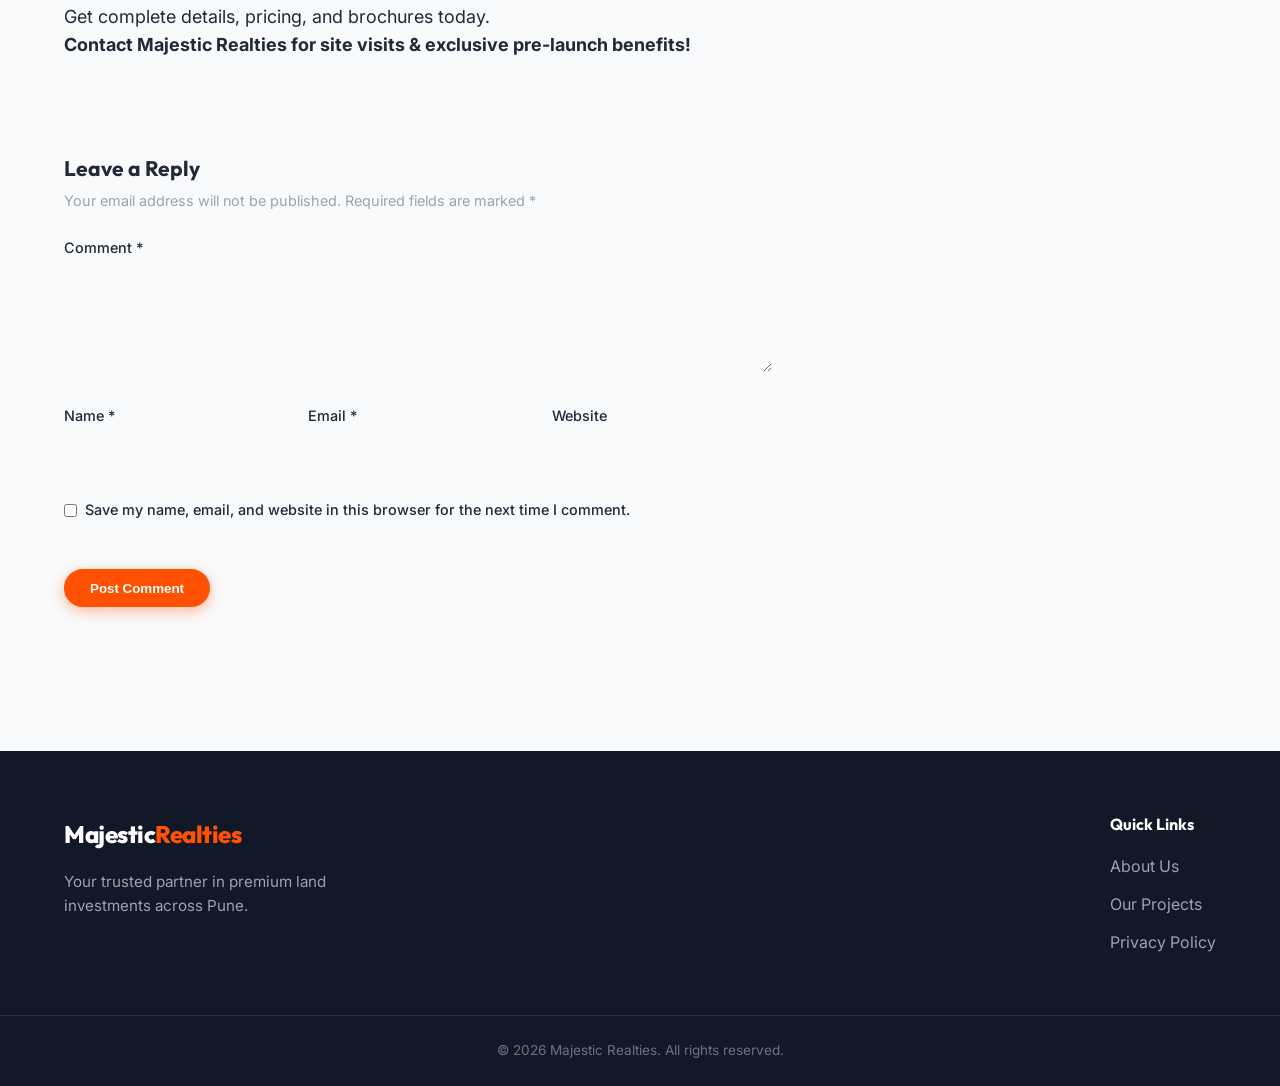
==== commit 227d10eb: "Add sidebar widgets, comment section and update article content" ====
--- a/article.html
+++ b/article.html
@@ -41,37 +41,143 @@
 </div>
 <img alt="Hinjewadi Phase 3" class="article-hero-image" src="https://images.unsplash.com/photo-1582407947304-fd86f028f716?q=80&amp;w=1200&amp;auto=format&amp;fit=crop"/>
 <div class="article-body">
-<p>.</p>
-<h4 class="wp-block-heading">Retirement na plots pune: A Senior’s Guide</h4>
-<p><strong>1. retirement na plots pune: A Senior’s Guide</strong> </p>
-<figure class="wp-block-image size-large"><img alt="" class="wp-image-997" decoding="async" fetchpriority="high" height="576" sizes="(max-width: 1024px) 100vw, 1024px" src="https://majesticrealties.com/plots_near_pune/wp-content/uploads/2025/11/Thumbnail-9-1024x576.jpeg" srcset="https://www.majesticrealties.com/plots_near_pune/wp-content/uploads/2025/11/Thumbnail-9-1024x576.jpeg 1024w, https://www.majesticrealties.com/plots_near_pune/wp-content/uploads/2025/11/Thumbnail-9-300x169.jpeg 300w, https://www.majesticrealties.com/plots_near_pune/wp-content/uploads/2025/11/Thumbnail-9-768x432.jpeg 768w, https://www.majesticrealties.com/plots_near_pune/wp-content/uploads/2025/11/Thumbnail-9.jpeg 1280w" width="1024"/></figure>
-<p>Pune has emerged as a premier hub for post-career life retirement na plots pune. Consequently, many seniors are now fulfilling their retirement na plots pune , choosing wide-open spaces over the suffocating density of city apartments to ensure a higher quality of life..</p>
+<figure class="wp-block-image"><img alt="Current image: Thumbnail showing real estate growth process: capital, title, and registry by Majestic Realties in Pune" decoding="async" src="https://majesticrealties.com/plots_near_pune/wp-content/uploads/2025/11/BlackandWhiteMoneyHackVideoYoutubeThumbnai-1024x576.jpeg"/></figure>
+<p>In today’s fast-evolving property market, <strong>Capital investment</strong> has become one of the most discussed topics among new buyers and seasoned investors. Everyone wants to secure their Capital in ventures that promise long-term growth. This is exactly why <strong>real estate</strong> continues to stand out—land and homes are tangible, stable, and historically proven to multiply Capital steadily over time.</p>
+<hr class="wp-block-separator has-alpha-channel-opacity"/>
+<h4 class="wp-block-heading">Capital: The Foundation of Every Real Estate Investment</h4>
+<p>Real estate offers stability that volatile investment options cannot. When a buyer invests Capital in property, the investment <strong>remains safe</strong> while growing consistently. The reliability of real estate ensures that even during market fluctuations, the Capital invested stays <strong>protected and productive</strong>.</p>
+<h4 class="wp-block-heading">Asset: A Long-Term Wealth Builder</h4>
+<p>Once Capital turns into property, it becomes a lifelong <strong>Asset</strong>. Whether it’s land or a building, its value appreciates with time. Financial experts often recommend real estate Assets because:</p>
+<ul class="wp-block-list">
+<li>They grow faster than inflation</li>
+<li>They strengthen long-term wealth</li>
+<li>They create a secure inheritance for future generations</li>
+</ul>
+<p>Owning a strong Asset base gives families confidence and financial stability, making real estate the most dependable wealth-building strategy.</p>
+<h4 class="wp-block-heading">Title: The Legal Backbone of Ownership</h4>
+<p>A property purchase is incomplete without a <strong>clear Title</strong>. A clean Title ensures that:</p>
+<ul class="wp-block-list">
+<li>The buyer gets undisputed ownership</li>
+<li>No hidden legal issues exist</li>
+<li>Banks can approve loans smoothly</li>
+<li>Future resale remains hassle-free</li>
+</ul>
+<p>Verifying the property Title before investing is not optional—it’s essential.</p>
+<h4 class="wp-block-heading">Deed: The Document That Transfers Ownership</h4>
+<p>A <strong>Sale Deed</strong> legally transfers ownership from seller to buyer. Without a properly drafted and registered Deed, future disputes may arise. A valid Deed must be:</p>
+<ul class="wp-block-list">
+<li>Clearly written</li>
+<li>Signed by all parties</li>
+<li>Properly witnessed</li>
+<li>Legally registered</li>
+</ul>
+<p>The Sale Deed acts as the legal shield for both buyer and seller.</p>
+<h4 class="wp-block-heading">Registry: Completing the Ownership Process</h4>
+<p>Once the Deed is ready, the final and most crucial step is the <strong>Registry</strong>. A government property Registry:</p>
+<ul class="wp-block-list">
+<li>Confirms legal ownership</li>
+<li>Records the property in official government files</li>
+<li>Protects against fraud</li>
+<li>Ensures smooth resale and inheritance</li>
+</ul>
+<p>Without Registry, the ownership remains incomplete—even if the money is paid.</p>
+<hr class="wp-block-separator has-alpha-channel-opacity"/>
+<h4 class="wp-block-heading">The Cycle That Creates Real Estate Security</h4>
+<p><strong>Capital → Asset → Title → Deed → Registry</strong></p>
+<p>This cycle ensures safe, transparent, and growth-focused real estate investments. Investors who follow these steps not only secure their Capital but also create a strong Asset base for future generations.</p>
+<hr class="wp-block-separator has-alpha-channel-opacity"/>
+<h4 class="wp-block-heading">Introducing Royal Vista — Majestic Realties’ Most Awaited NA Plotting Project</h4>
+<p>At <strong>Majestic Realties</strong>, we have successfully delivered multiple real estate projects across Pune. Our flagship project <strong>Royal Casa</strong> was sold out with overwhelming trust and response.</p>
+<h4 class="wp-block-heading">Royal Vista — Premium NA Plots Near Pune’s New Airport</h4>
+<p><strong>Why Royal Vista is the Best Investment Choice Today:</strong></p>
+<ul class="wp-block-list">
+<li>Plot sizes starting from <strong>1100 sq. ft.</strong></li>
+<li><strong>Collector-approved NA plots</strong></li>
+<li><strong>Clear Titles &amp; legally strong documentation</strong></li>
+<li><strong>Future-ready infrastructure</strong></li>
+<li><strong>Located in Pune’s fastest-growing investment corridor</strong></li>
+<li><strong>Near the upcoming International Airport</strong></li>
+</ul>
+<hr class="wp-block-separator has-alpha-channel-opacity"/>
+<h4 class="wp-block-heading">Call to Action</h4>
+<p><strong>Want to book your plot at Royal Vista?</strong><br/>Get complete details, pricing, and brochures today.<br/><strong>Contact Majestic Realties for site visits &amp; exclusive pre-launch benefits!</strong></p>
 <p></p>
-<h4 class="wp-block-heading"><strong><strong>2. Why Land Leads Senior Citizens Investment Near Pune</strong></strong></h4>
-<figure class="wp-block-image size-large"><img alt="Senior citizens investing in NA plots near Pune for long-term appreciation and retirement security
-" class="wp-image-998" decoding="async" height="576" sizes="(max-width: 1024px) 100vw, 1024px" src="https://majesticrealties.com/plots_near_pune/wp-content/uploads/2025/11/Thumbnail-10-1024x576.jpeg" srcset="https://www.majesticrealties.com/plots_near_pune/wp-content/uploads/2025/11/Thumbnail-10-1024x576.jpeg 1024w, https://www.majesticrealties.com/plots_near_pune/wp-content/uploads/2025/11/Thumbnail-10-300x169.jpeg 300w, https://www.majesticrealties.com/plots_near_pune/wp-content/uploads/2025/11/Thumbnail-10-768x432.jpeg 768w, https://www.majesticrealties.com/plots_near_pune/wp-content/uploads/2025/11/Thumbnail-10.jpeg 1280w" width="1024"/><figcaption class="wp-element-caption">Experts highlight that senior citizens investing in NA plots near Pune enjoy stronger appreciation, comfort, and secure returns compared to city apartments.
-</figcaption></figure>
-<p>Investing in land offers a sense of permanence that vertical living simply cannot match. Therefore, senior citizens are increasingly diverting their savings toward gated communities in the outskirts of the city. These developments offer a unique blend of modern infrastructure and rural serenity. Because these plots are<a href="https://www.majesticrealties.com/projects/mount_castle"> Non-Agricultural</a> (NA), the legal transition for residential use is seamless. Furthermore, land ownership provides a tangible asset that appreciates significantly faster than traditional apartments.</p>
-<h4 class="wp-block-heading"><strong><strong><strong>3. Designing Custom Retirement Homes Pune</strong></strong></strong></h4>
-<figure class="wp-block-image size-large"><img alt="" class="wp-image-1001" decoding="async" height="576" sizes="(max-width: 1024px) 100vw, 1024px" src="https://majesticrealties.com/plots_near_pune/wp-content/uploads/2025/11/Thumbnail1-1024x576.jpeg" srcset="https://www.majesticrealties.com/plots_near_pune/wp-content/uploads/2025/11/Thumbnail1-1024x576.jpeg 1024w, https://www.majesticrealties.com/plots_near_pune/wp-content/uploads/2025/11/Thumbnail1-300x169.jpeg 300w, https://www.majesticrealties.com/plots_near_pune/wp-content/uploads/2025/11/Thumbnail1-768x432.jpeg 768w, https://www.majesticrealties.com/plots_near_pune/wp-content/uploads/2025/11/Thumbnail1.jpeg 1280w" width="1024"/></figure>
-<p>One major draw of purchasing land is the architectural freedom it provides. Most retirees want specific features like grab-bars, no-step entries, and wide hallways. Therefore, building <strong>retirement homes Pune</strong> on private plots allows for complete customization. Owners can prioritize ventilation and natural light, which are often compromised in high-rise buildings. Additionally, having a private garden allows for <a href="https://majesticrealties.com/plots_near_pune/farmhouse-living-investment-india-2025/">organic hobby farming</a>. This level of personalization ensures that the home grows with the resident’s changing needs..</p>
-<h4 class="wp-block-heading"><strong><strong><strong><strong>4. Future Security and Real Estate Pune Growth</strong></strong></strong></strong></h4>
-<figure class="wp-block-image size-large"><img alt="" class="wp-image-1002" decoding="async" height="576" loading="lazy" sizes="auto, (max-width: 1024px) 100vw, 1024px" src="https://majesticrealties.com/plots_near_pune/wp-content/uploads/2025/11/Thumbnail1-1-1024x576.jpeg" srcset="https://www.majesticrealties.com/plots_near_pune/wp-content/uploads/2025/11/Thumbnail1-1-1024x576.jpeg 1024w, https://www.majesticrealties.com/plots_near_pune/wp-content/uploads/2025/11/Thumbnail1-1-300x169.jpeg 300w, https://www.majesticrealties.com/plots_near_pune/wp-content/uploads/2025/11/Thumbnail1-1-768x432.jpeg 768w, https://www.majesticrealties.com/plots_near_pune/wp-content/uploads/2025/11/Thumbnail1-1.jpeg 1280w" width="1024"/></figure>
-<p>With <strong>real estate Pune</strong> showing consistent growth, retirees see land as a stable asset. <strong>Senior citizens investment</strong> in <strong>NA</strong>The Financial Value of Real Estate Pune</p>
-<p>Pune’s periphery is expanding rapidly due to new infrastructure projects like the Ring Road. Consequently, the <strong>real estate Pune</strong> market remains one of the most resilient in India for long-term investors. Buying land now ensures that the capital remains protected against inflation. Moreover, the resale value of NA plots in developing zones is historically high. Investors often find that the land’s value doubles within a decade. Thus, it remains a cornerstone of a balanced retirement portfolio.</p>
-<h3 class="wp-block-heading">Achieving Long-Term Peaceful Living Pune</h3>
-<p>The primary motivation for moving to the outskirts is the desire for quietude. Senior residents often seek <strong>peaceful living Pune</strong> to escape the noise and air pollution of the central business districts. These plots are usually located near scenic spots like Mulshi, Kanhe, or Purandar. Additionally, gated plot communities offer 24/7 security and a like-minded neighborhood. This environment fosters social interaction among peers while maintaining privacy. Ultimately, the proximity to nature promotes better mental and physical health.</p>
-<h3 class="wp-block-heading">Ensuring Future Security Pune for the Next Generation retirement dreams na plots-near pune</h3>
-<p>Legacy planning is a vital consideration for most Indian families. By securing land, retirees are providing <strong>future security Pune</strong> for their children and grandchildren. Unlike depreciating assets, a well-located NA plot is a gift that keeps giving. Furthermore, the legal clarity of NA status prevents future litigation or boundary disputes. Families can eventually choose to build a second home or hold the land as a high-value asset. Consequently, this investment bridges the gap between personal comfort and familial duty..</p>
-<h5 class="wp-block-heading"><strong>Conclusion</strong></h5>
-<p>The growing trend of <strong>senior citizens investment</strong> in <strong>NA plots near Pune</strong> reflects a shift in retirement planning. Customized <strong>retirement homes Pune</strong>, rising land value in <strong>real estate Pune</strong>, and the promise of <strong>peaceful living Pune</strong> make these plots ideal for achieving both comfort and <strong>future security Pune</strong>. For retirees, investing in such land is more than a choice—it is the foundation of their retirement dreams.</p>
-<div class="wp-block-comments">
-</div>
-<p></p>
-</div>
+<div class="comments-section">
+<h3>Leave a Reply</h3>
+<p class="comment-notes">Your email address will not be published. Required fields are marked *</p>
+<form action="#" class="custom-comment-form" method="post">
+<div class="form-group">
+<label>Comment *</label>
+<textarea required="" rows="5"></textarea>
+</div>
+<div class="form-group-row">
+<div class="form-group">
+<label>Name *</label>
+<input required="" type="text"/>
+</div>
+<div class="form-group">
+<label>Email *</label>
+<input required="" type="email"/>
+</div>
+<div class="form-group">
+<label>Website</label>
+<input type="url"/>
+</div>
+</div>
+<div class="form-checkbox">
+<input id="save-info" type="checkbox"/>
+<label for="save-info">Save my name, email, and website in this browser for the next time I comment.</label>
+</div>
+<button class="btn-primary" style="margin-top: 1rem;" type="submit">Post Comment</button>
+</form>
+</div></div>
 </article>
 <!-- Sidebar / Lead Form -->
 <aside class="sidebar">
+<div class="sidebar-widgets">
+<div class="widget">
+<h4>Latest Posts</h4>
+<ul class="widget-list">
+<li><a href="#">Real Estate vs. Stock Market: The Ultimate Investment Showdown</a></li>
+<li><a href="#">Retirement Dreams: Why Senior Citizens Are Investing in NA Plots Near Pune</a></li>
+<li><a href="#">Top 5 Emerging Areas for Plot Investments in Pune</a></li>
+</ul>
+</div>
+<div class="widget">
+<h4>Categories</h4>
+<ul class="widget-list">
+<li><a href="#">Investment Tips</a></li>
+<li><a href="#">Market Trends</a></li>
+<li><a href="#">Pune Real Estate</a></li>
+<li><a href="#">Retirement Planning</a></li>
+</ul>
+</div>
+<div class="widget">
+<h4>Archive</h4>
+<ul class="widget-list">
+<li><a href="#">October 2025</a></li>
+<li><a href="#">November 2025</a></li>
+<li><a href="#">December 2025</a></li>
+</ul>
+</div>
+<div class="widget">
+<h4>Follow Us</h4>
+<div class="social-icons">
+<a aria-label="Facebook" class="social-icon" href="#">
+<svg fill="none" height="24" stroke="currentColor" stroke-width="2" viewbox="0 0 24 24" width="24"><path d="M18 2h-3a5 5 0 0 0-5 5v3H7v4h3v8h4v-8h3l1-4h-4V7a1 1 0 0 1 1-1h3z"></path></svg>
+</a>
+<a aria-label="Twitter" class="social-icon" href="#">
+<svg fill="none" height="24" stroke="currentColor" stroke-width="2" viewbox="0 0 24 24" width="24"><path d="M23 3a10.9 10.9 0 0 1-3.14 1.53 4.48 4.48 0 0 0-7.86 3v1A10.66 10.66 0 0 1 3 4s-4 9 5 13a11.64 11.64 0 0 1-7 2c9 5 20 0 20-11.5a4.5 4.5 0 0 0-.08-.83A7.72 7.72 0 0 0 23 3z"></path></svg>
+</a>
+<a aria-label="Instagram" class="social-icon" href="#">
+<svg fill="none" height="24" stroke="currentColor" stroke-width="2" viewbox="0 0 24 24" width="24"><rect height="20" rx="5" ry="5" width="20" x="2" y="2"></rect><path d="M16 11.37A4 4 0 1 1 12.63 8 4 4 0 0 1 16 11.37z"></path><line x1="17.5" x2="17.51" y1="6.5" y2="6.5"></line></svg>
+</a>
+<a aria-label="LinkedIn" class="social-icon" href="#">
+<svg fill="none" height="24" stroke="currentColor" stroke-width="2" viewbox="0 0 24 24" width="24"><path d="M16 8a6 6 0 0 1 6 6v7h-4v-7a2 2 0 0 0-2-2 2 2 0 0 0-2 2v7h-4v-7a6 6 0 0 1 6-6z"></path><rect height="12" width="4" x="2" y="9"></rect><circle cx="4" cy="4" r="2"></circle></svg>
+</a>
+</div>
+</div>
+</div>
 <div class="lead-form-card sticky">
 <div class="form-header">
 <h3>Interested in Plots?</h3>
--- a/style.css
+++ b/style.css
@@ -593,3 +593,29 @@
         height: 300px;
     }
 }
+
+/* Custom Widgets */
+.sidebar-widgets { display: flex; flex-direction: column; gap: 2rem; margin-bottom: 2rem; }
+.widget { background: var(--surface); padding: 1.5rem; border-radius: var(--radius-lg); border: 1px solid var(--border); box-shadow: var(--shadow-sm); }
+.widget h4 { margin-top: 0; margin-bottom: 1rem; color: var(--text-dark); font-family: var(--font-heading); }
+.widget-list { list-style: none; padding: 0; margin: 0; }
+.widget-list li { margin-bottom: 0.75rem; border-bottom: 1px solid var(--border); padding-bottom: 0.75rem; }
+.widget-list li:last-child { margin-bottom: 0; border-bottom: none; padding-bottom: 0; }
+.widget-list a { color: var(--text); text-decoration: none; transition: var(--transition); }
+.widget-list a:hover { color: var(--primary); }
+.social-icons { display: flex; gap: 1rem; }
+.social-icon { display: flex; align-items: center; justify-content: center; width: 40px; height: 40px; border-radius: 50%; background: var(--bg-color); color: var(--text); transition: var(--transition); border: 1px solid var(--border); }
+.social-icon:hover { background: var(--primary); color: white; border-color: var(--primary); transform: translateY(-3px); }
+
+/* Comments Section */
+.comments-section { margin-top: 4rem; padding-top: 2rem; border-top: 2px solid var(--border); }
+.comments-section h3 { font-family: var(--font-heading); margin-bottom: 0.5rem; }
+.comment-notes { font-size: 0.9rem; color: var(--text-light); margin-bottom: 2rem; }
+.custom-comment-form .form-group { margin-bottom: 1.5rem; }
+.custom-comment-form label { display: block; margin-bottom: 0.5rem; font-weight: 500; font-size: 0.9rem; }
+.custom-comment-form textarea, .custom-comment-form input[type="text"], .custom-comment-form input[type="email"], .custom-comment-form input[type="url"] { width: 100%; padding: 0.75rem 1rem; border: 1px solid var(--border); border-radius: var(--radius-sm); font-family: inherit; transition: var(--transition); background: var(--surface); }
+.custom-comment-form textarea:focus, .custom-comment-form input:focus { outline: none; border-color: var(--primary); box-shadow: 0 0 0 3px rgba(255, 81, 1, 0.1); }
+.form-group-row { display: grid; grid-template-columns: repeat(auto-fit, minmax(200px, 1fr)); gap: 1.5rem; }
+.form-checkbox { display: flex; align-items: flex-start; gap: 0.5rem; margin-bottom: 1.5rem; }
+.form-checkbox input { margin-top: 0.3rem; }
+.form-checkbox label { font-size: 0.9rem; color: var(--text); line-height: 1.5; }
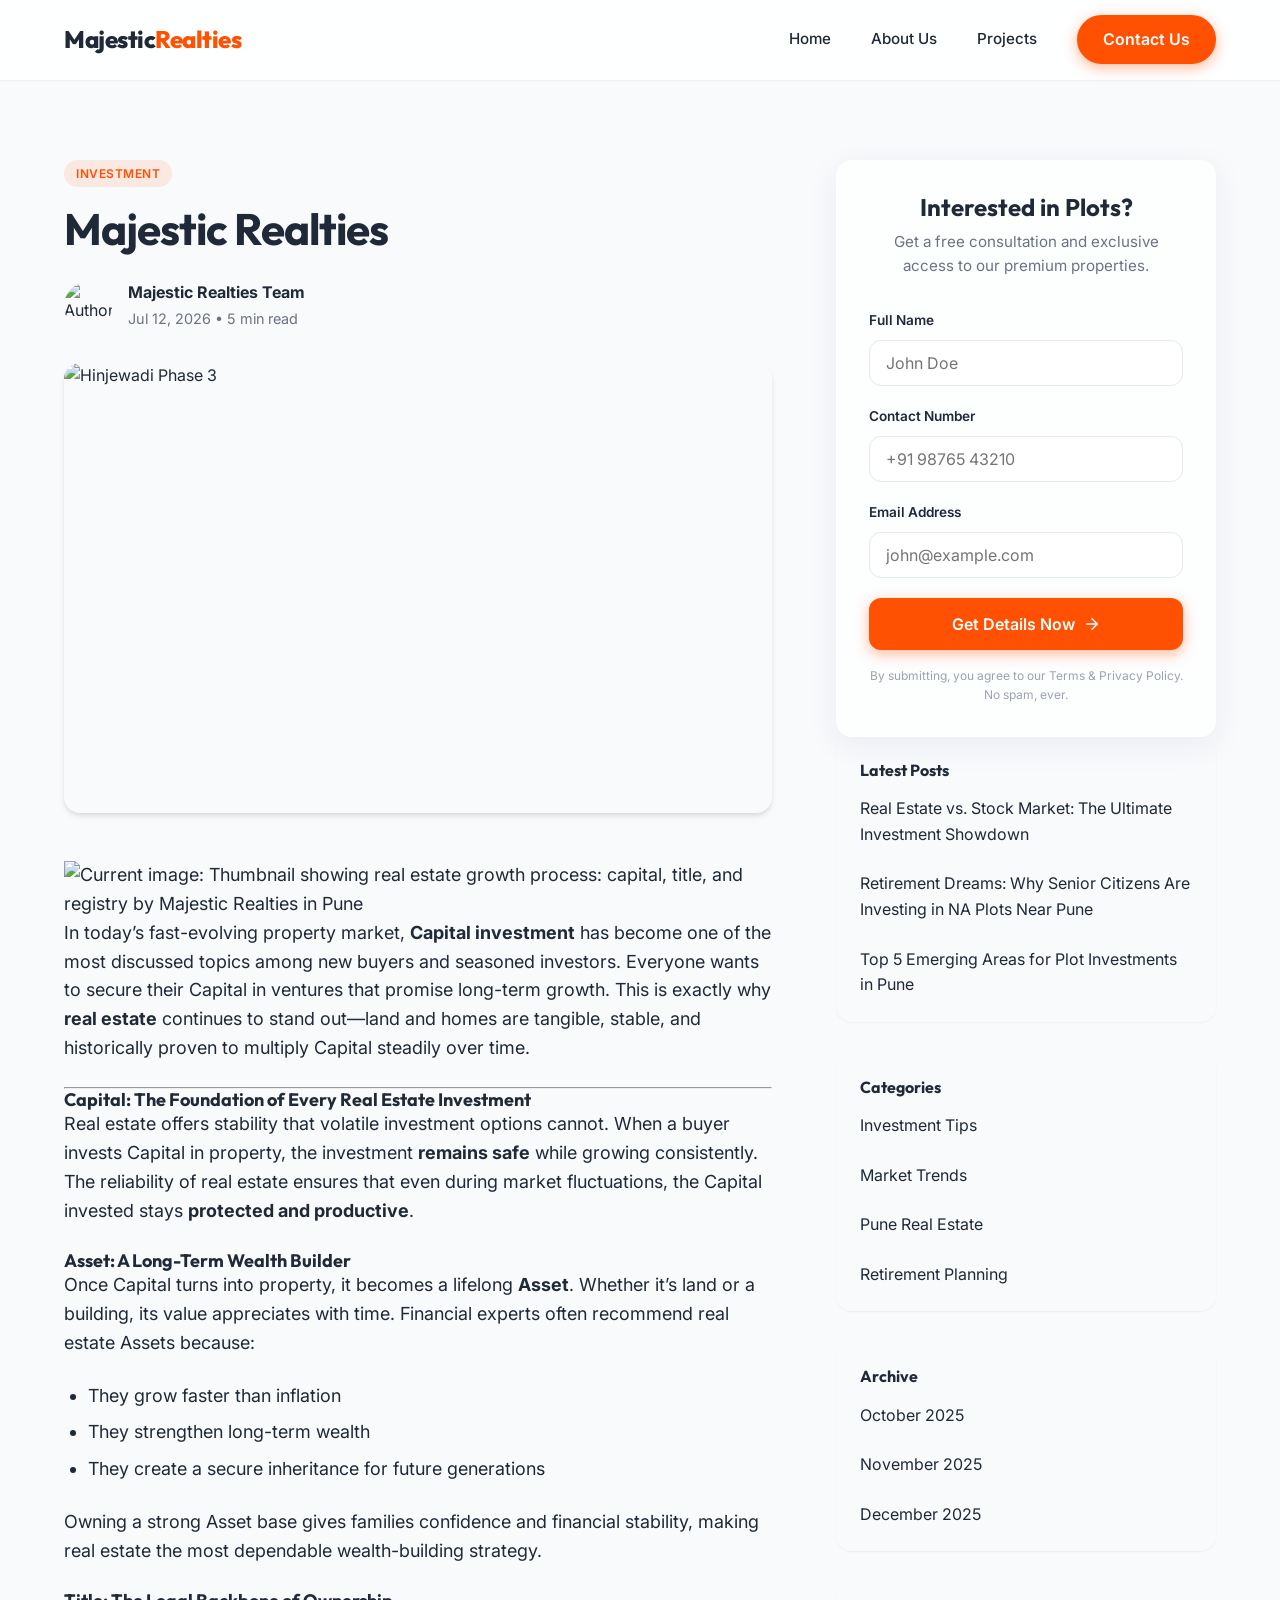
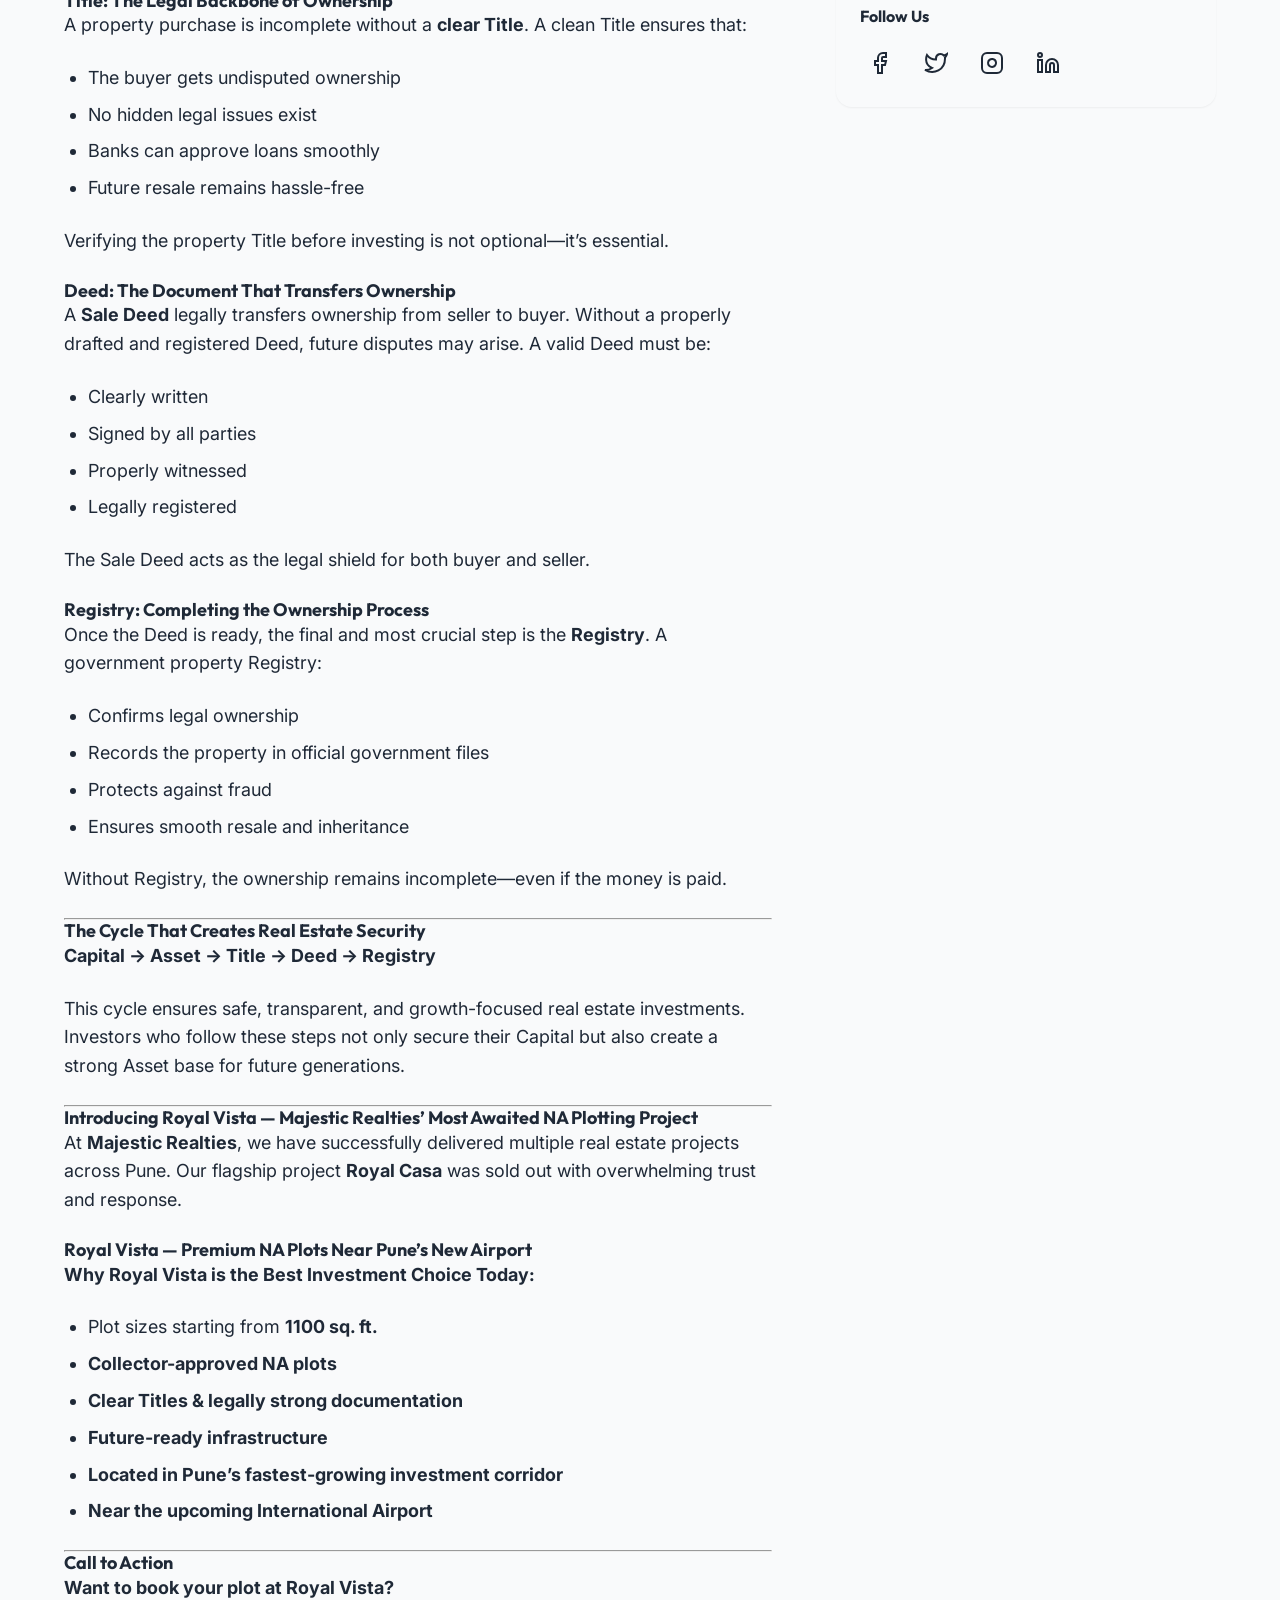
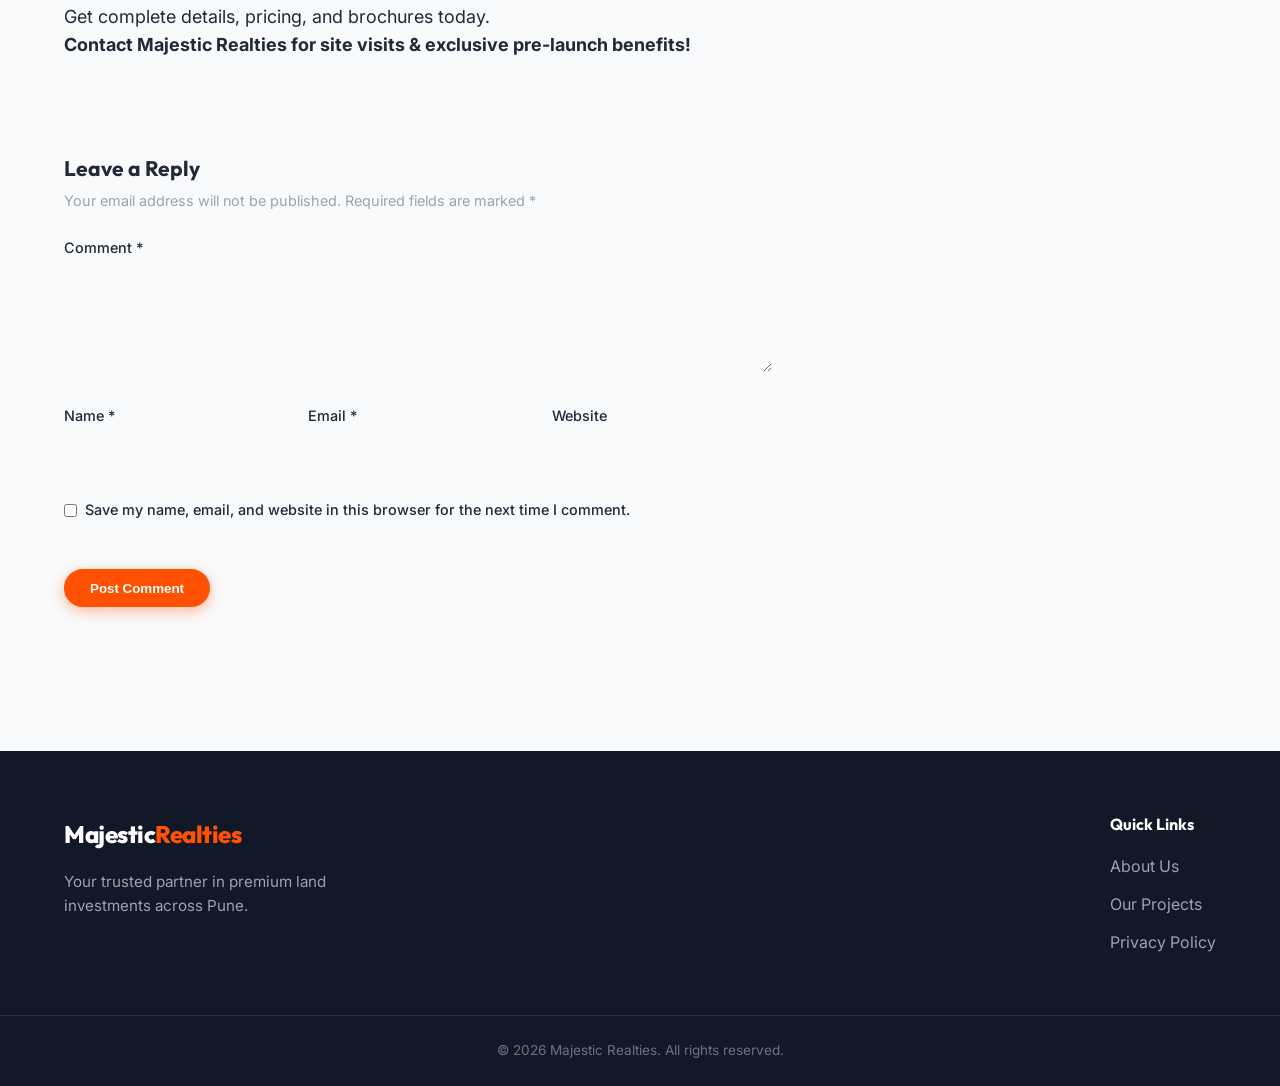
==== commit 99a882e8: "Move lead form to top of sidebar" ====
--- a/article.html
+++ b/article.html
@@ -133,52 +133,7 @@
 </div></div>
 </article>
 <!-- Sidebar / Lead Form -->
-<aside class="sidebar">
-<div class="sidebar-widgets">
-<div class="widget">
-<h4>Latest Posts</h4>
-<ul class="widget-list">
-<li><a href="#">Real Estate vs. Stock Market: The Ultimate Investment Showdown</a></li>
-<li><a href="#">Retirement Dreams: Why Senior Citizens Are Investing in NA Plots Near Pune</a></li>
-<li><a href="#">Top 5 Emerging Areas for Plot Investments in Pune</a></li>
-</ul>
-</div>
-<div class="widget">
-<h4>Categories</h4>
-<ul class="widget-list">
-<li><a href="#">Investment Tips</a></li>
-<li><a href="#">Market Trends</a></li>
-<li><a href="#">Pune Real Estate</a></li>
-<li><a href="#">Retirement Planning</a></li>
-</ul>
-</div>
-<div class="widget">
-<h4>Archive</h4>
-<ul class="widget-list">
-<li><a href="#">October 2025</a></li>
-<li><a href="#">November 2025</a></li>
-<li><a href="#">December 2025</a></li>
-</ul>
-</div>
-<div class="widget">
-<h4>Follow Us</h4>
-<div class="social-icons">
-<a aria-label="Facebook" class="social-icon" href="#">
-<svg fill="none" height="24" stroke="currentColor" stroke-width="2" viewbox="0 0 24 24" width="24"><path d="M18 2h-3a5 5 0 0 0-5 5v3H7v4h3v8h4v-8h3l1-4h-4V7a1 1 0 0 1 1-1h3z"></path></svg>
-</a>
-<a aria-label="Twitter" class="social-icon" href="#">
-<svg fill="none" height="24" stroke="currentColor" stroke-width="2" viewbox="0 0 24 24" width="24"><path d="M23 3a10.9 10.9 0 0 1-3.14 1.53 4.48 4.48 0 0 0-7.86 3v1A10.66 10.66 0 0 1 3 4s-4 9 5 13a11.64 11.64 0 0 1-7 2c9 5 20 0 20-11.5a4.5 4.5 0 0 0-.08-.83A7.72 7.72 0 0 0 23 3z"></path></svg>
-</a>
-<a aria-label="Instagram" class="social-icon" href="#">
-<svg fill="none" height="24" stroke="currentColor" stroke-width="2" viewbox="0 0 24 24" width="24"><rect height="20" rx="5" ry="5" width="20" x="2" y="2"></rect><path d="M16 11.37A4 4 0 1 1 12.63 8 4 4 0 0 1 16 11.37z"></path><line x1="17.5" x2="17.51" y1="6.5" y2="6.5"></line></svg>
-</a>
-<a aria-label="LinkedIn" class="social-icon" href="#">
-<svg fill="none" height="24" stroke="currentColor" stroke-width="2" viewbox="0 0 24 24" width="24"><path d="M16 8a6 6 0 0 1 6 6v7h-4v-7a2 2 0 0 0-2-2 2 2 0 0 0-2 2v7h-4v-7a6 6 0 0 1 6-6z"></path><rect height="12" width="4" x="2" y="9"></rect><circle cx="4" cy="4" r="2"></circle></svg>
-</a>
-</div>
-</div>
-</div>
-<div class="lead-form-card sticky">
+<aside class="sidebar"><div class="lead-form-card sticky">
 <div class="form-header">
 <h3>Interested in Plots?</h3>
 <p>Get a free consultation and exclusive access to our premium properties.</p>
@@ -209,6 +164,51 @@
 <p>Our real estate expert will contact you shortly.</p>
 </div>
 </div>
+<div class="sidebar-widgets">
+<div class="widget">
+<h4>Latest Posts</h4>
+<ul class="widget-list">
+<li><a href="#">Real Estate vs. Stock Market: The Ultimate Investment Showdown</a></li>
+<li><a href="#">Retirement Dreams: Why Senior Citizens Are Investing in NA Plots Near Pune</a></li>
+<li><a href="#">Top 5 Emerging Areas for Plot Investments in Pune</a></li>
+</ul>
+</div>
+<div class="widget">
+<h4>Categories</h4>
+<ul class="widget-list">
+<li><a href="#">Investment Tips</a></li>
+<li><a href="#">Market Trends</a></li>
+<li><a href="#">Pune Real Estate</a></li>
+<li><a href="#">Retirement Planning</a></li>
+</ul>
+</div>
+<div class="widget">
+<h4>Archive</h4>
+<ul class="widget-list">
+<li><a href="#">October 2025</a></li>
+<li><a href="#">November 2025</a></li>
+<li><a href="#">December 2025</a></li>
+</ul>
+</div>
+<div class="widget">
+<h4>Follow Us</h4>
+<div class="social-icons">
+<a aria-label="Facebook" class="social-icon" href="#">
+<svg fill="none" height="24" stroke="currentColor" stroke-width="2" viewbox="0 0 24 24" width="24"><path d="M18 2h-3a5 5 0 0 0-5 5v3H7v4h3v8h4v-8h3l1-4h-4V7a1 1 0 0 1 1-1h3z"></path></svg>
+</a>
+<a aria-label="Twitter" class="social-icon" href="#">
+<svg fill="none" height="24" stroke="currentColor" stroke-width="2" viewbox="0 0 24 24" width="24"><path d="M23 3a10.9 10.9 0 0 1-3.14 1.53 4.48 4.48 0 0 0-7.86 3v1A10.66 10.66 0 0 1 3 4s-4 9 5 13a11.64 11.64 0 0 1-7 2c9 5 20 0 20-11.5a4.5 4.5 0 0 0-.08-.83A7.72 7.72 0 0 0 23 3z"></path></svg>
+</a>
+<a aria-label="Instagram" class="social-icon" href="#">
+<svg fill="none" height="24" stroke="currentColor" stroke-width="2" viewbox="0 0 24 24" width="24"><rect height="20" rx="5" ry="5" width="20" x="2" y="2"></rect><path d="M16 11.37A4 4 0 1 1 12.63 8 4 4 0 0 1 16 11.37z"></path><line x1="17.5" x2="17.51" y1="6.5" y2="6.5"></line></svg>
+</a>
+<a aria-label="LinkedIn" class="social-icon" href="#">
+<svg fill="none" height="24" stroke="currentColor" stroke-width="2" viewbox="0 0 24 24" width="24"><path d="M16 8a6 6 0 0 1 6 6v7h-4v-7a2 2 0 0 0-2-2 2 2 0 0 0-2 2v7h-4v-7a6 6 0 0 1 6-6z"></path><rect height="12" width="4" x="2" y="9"></rect><circle cx="4" cy="4" r="2"></circle></svg>
+</a>
+</div>
+</div>
+</div>
+
 </aside>
 </main>
 <footer class="footer">
